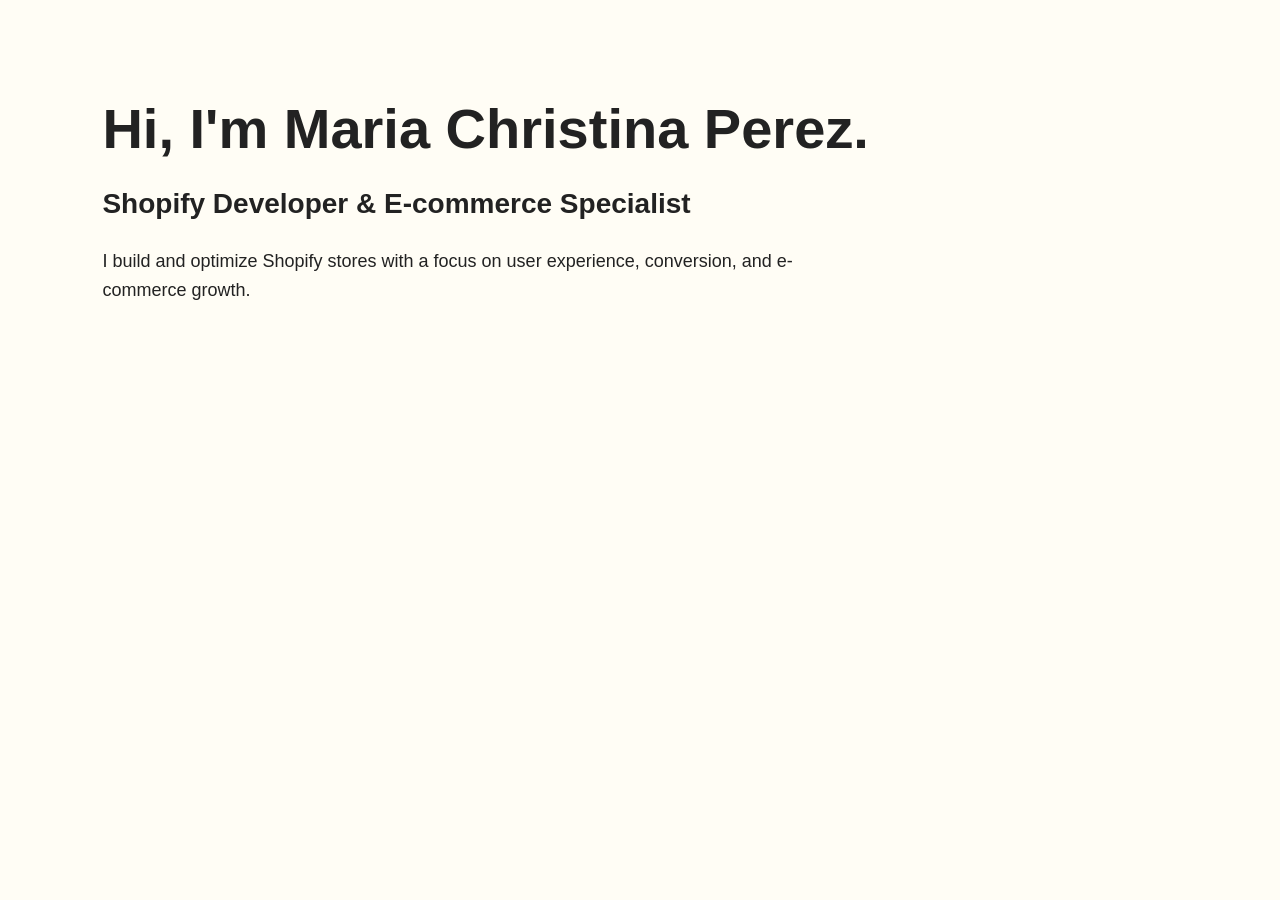
==== index.html @ 91d741e1 "Add stylesheet link to index.html" ====
<!DOCTYPE html>
<html lang="en">
<head>
    <meta charset="UTF-8">
    <meta name="viewport" content="width=device-width, initial-scale=1.0">

    <title>Maria Christina Perez | Shopify Developer</title>
    <link rel="stylesheet" href="style.css">
</head>

<body>

    <h1>Hi, I'm Maria Christina Perez.</h1>

    <h2>Shopify Developer & E-commerce Specialist</h2>

    <p>
        I build and optimize Shopify stores with a focus on
        user experience, conversion, and e-commerce growth.
    </p>

</body>
</html>
---- style.css ----
/* =========================
   GENERAL STYLES
   ========================= */

* {
    box-sizing: border-box;
}

body {
    margin: 0;
    font-family: Arial, Helvetica, sans-serif;
    background-color: #fffdf5;
    color: #222222;
    line-height: 1.6;
    padding: 60px 8%;
}


/* =========================
   HEADINGS
   ========================= */

h1 {
    font-size: 56px;
    line-height: 1.1;
    margin-bottom: 20px;
    max-width: 800px;
}

h2 {
    font-size: 28px;
    margin-bottom: 20px;
}


/* =========================
   PARAGRAPHS
   ========================= */

p {
    font-size: 18px;
    max-width: 700px;
}


/* =========================
   MOBILE
   ========================= */

@media (max-width: 768px) {

    body {
        padding: 40px 6%;
    }

    h1 {
        font-size: 40px;
    }

    h2 {
        font-size: 24px;
    }

    p {
        font-size: 16px;
    }
}
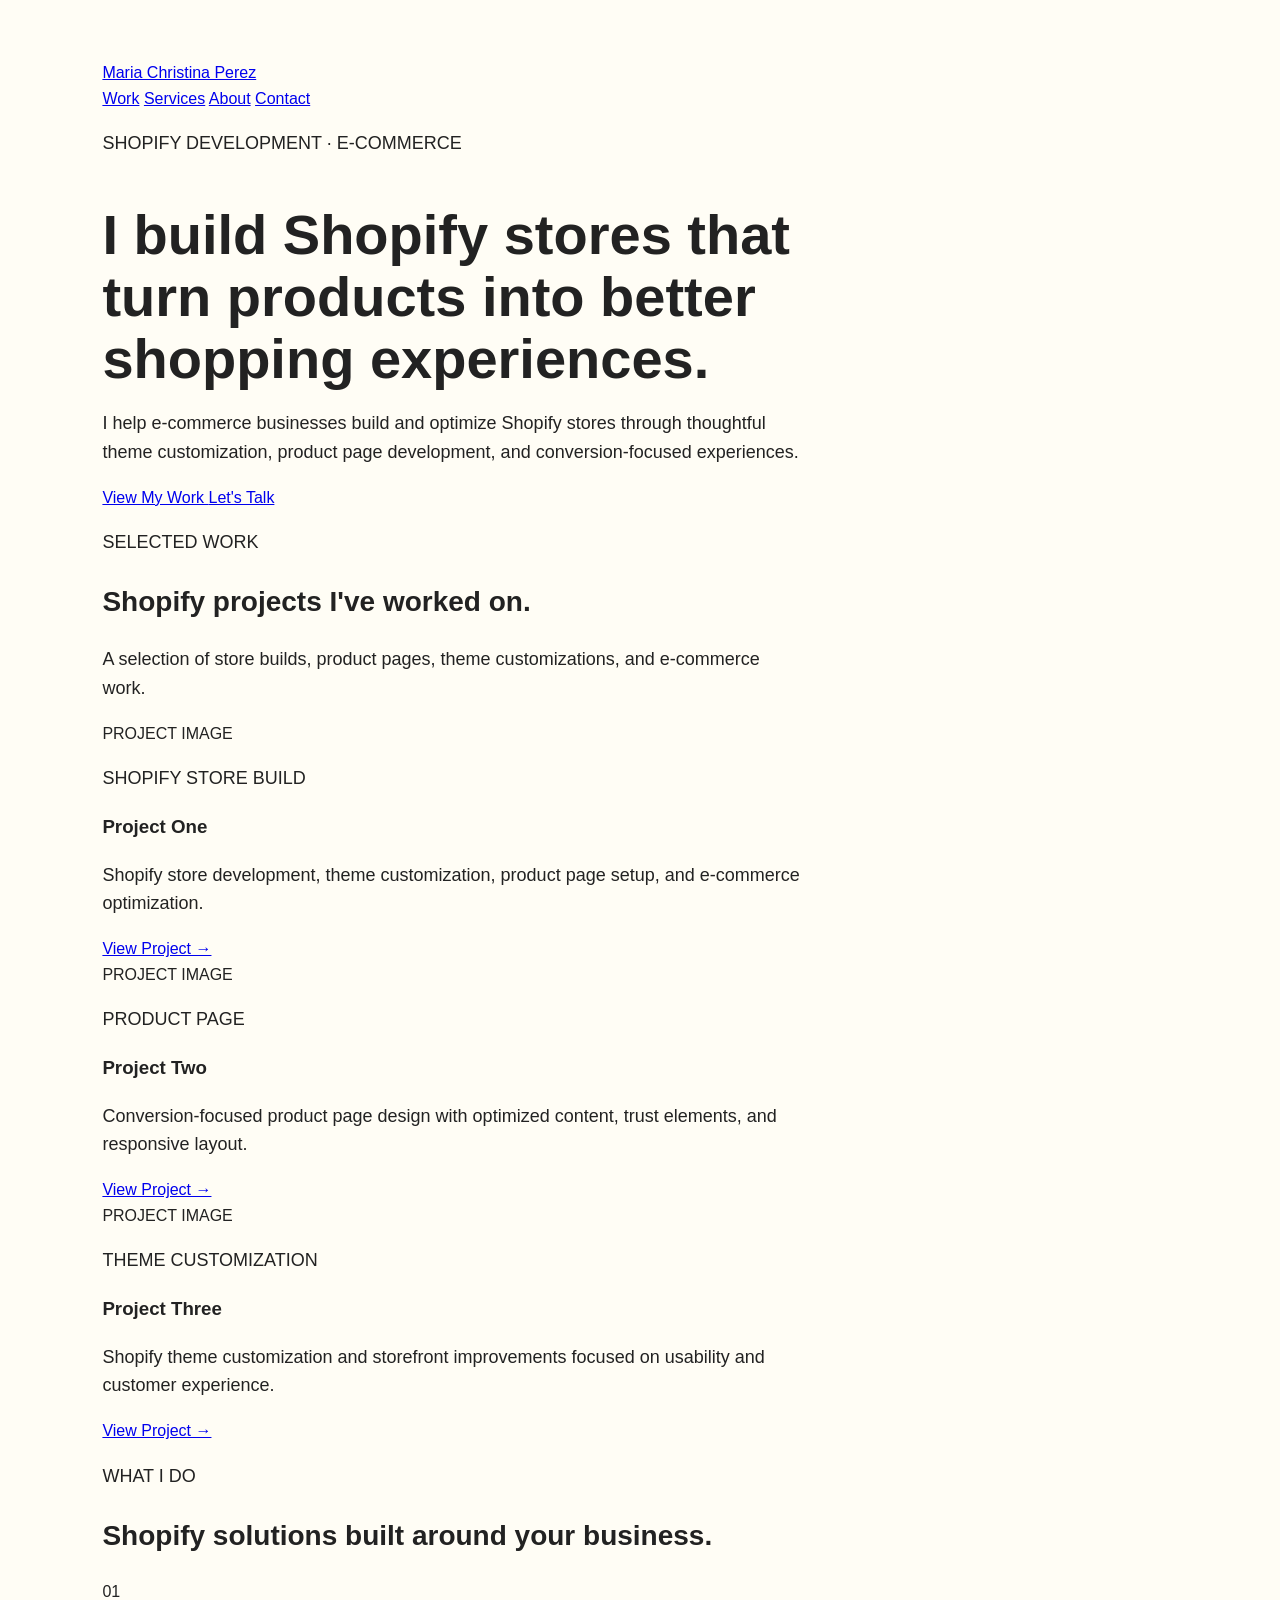
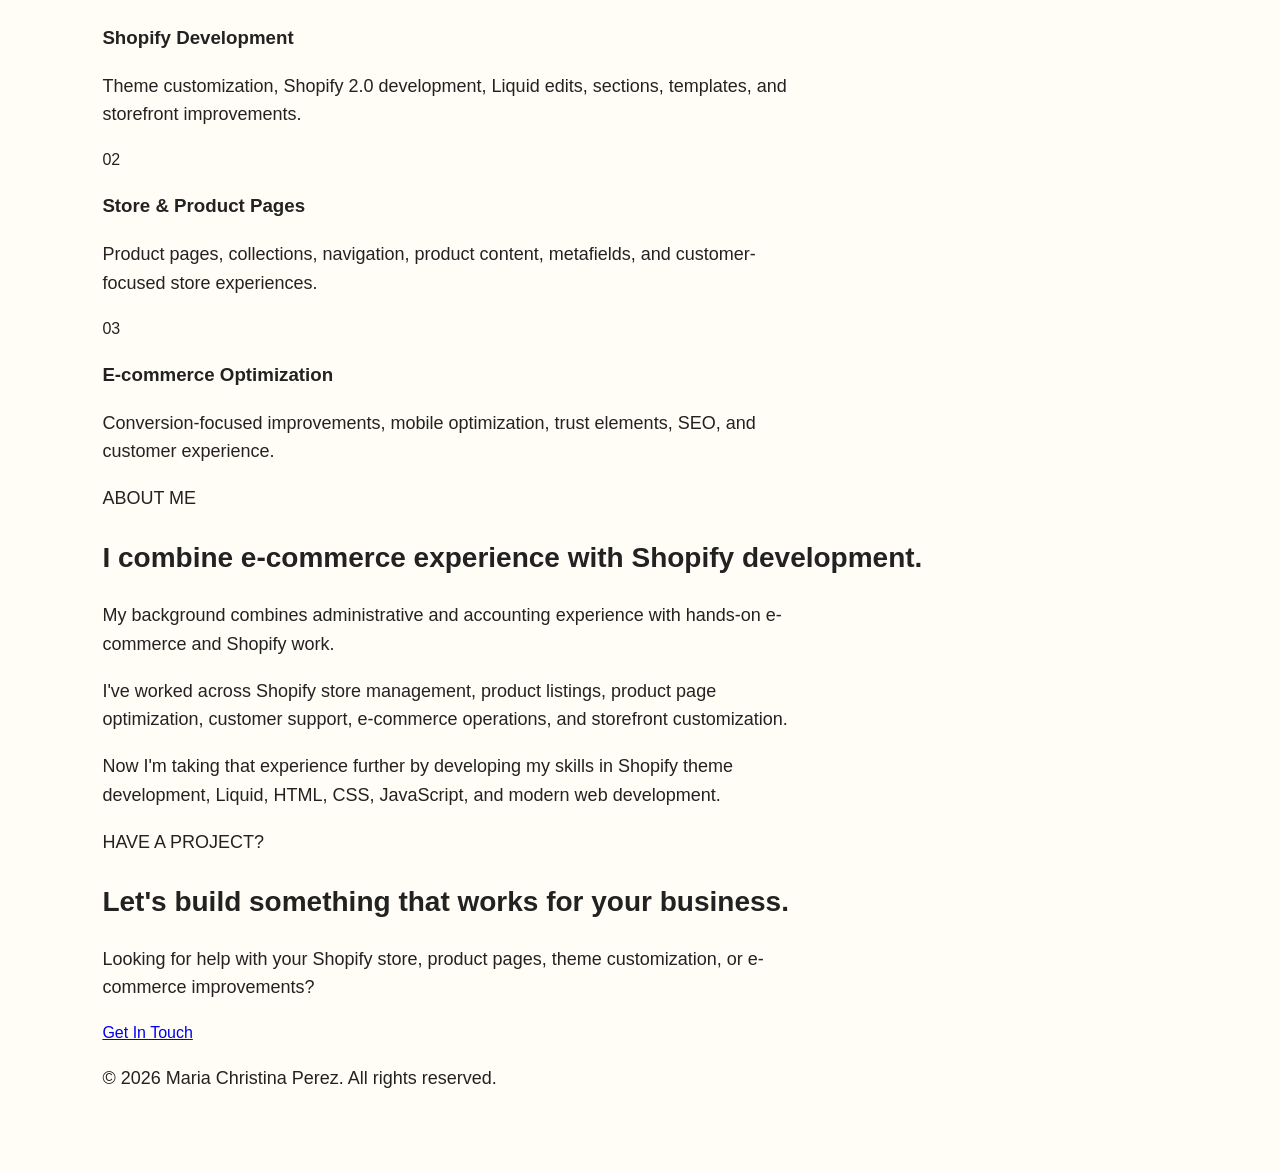
==== commit 209b519e: "Build portfolio website structure Updated the title and added navigation and hero sections to enhanc" ====
--- a/index.html
+++ b/index.html
@@ -1,23 +1,353 @@
 <!DOCTYPE html>
 <html lang="en">
+
 <head>
     <meta charset="UTF-8">
     <meta name="viewport" content="width=device-width, initial-scale=1.0">
 
-    <title>Maria Christina Perez | Shopify Developer</title>
+    <title>Maria Christina Perez | Shopify Developer & E-commerce Specialist</title>
+
     <link rel="stylesheet" href="style.css">
 </head>
 
 <body>
 
-    <h1>Hi, I'm Maria Christina Perez.</h1>
-
-    <h2>Shopify Developer & E-commerce Specialist</h2>
-
-    <p>
-        I build and optimize Shopify stores with a focus on
-        user experience, conversion, and e-commerce growth.
-    </p>
+    <!-- =========================
+         NAVIGATION
+         ========================= -->
+
+    <header class="navbar">
+
+        <a href="#" class="logo">
+            Maria Christina Perez
+        </a>
+
+        <nav>
+            <a href="#work">Work</a>
+            <a href="#services">Services</a>
+            <a href="#about">About</a>
+            <a href="#contact">Contact</a>
+        </nav>
+
+    </header>
+
+
+    <!-- =========================
+         HERO SECTION
+         ========================= -->
+
+    <main>
+
+        <section class="hero">
+
+            <div class="hero-content">
+
+                <p class="eyebrow">
+                    SHOPIFY DEVELOPMENT · E-COMMERCE
+                </p>
+
+                <h1>
+                    I build Shopify stores that turn products into better shopping experiences.
+                </h1>
+
+                <p class="hero-description">
+                    I help e-commerce businesses build and optimize Shopify stores through
+                    thoughtful theme customization, product page development, and
+                    conversion-focused experiences.
+                </p>
+
+                <div class="hero-buttons">
+                    <a href="#work" class="button primary-button">
+                        View My Work
+                    </a>
+
+                    <a href="#contact" class="button secondary-button">
+                        Let's Talk
+                    </a>
+                </div>
+
+            </div>
+
+        </section>
+
+
+        <!-- =========================
+             SELECTED WORK
+             ========================= -->
+
+        <section id="work" class="section">
+
+            <div class="section-heading">
+
+                <p class="eyebrow">
+                    SELECTED WORK
+                </p>
+
+                <h2>
+                    Shopify projects I've worked on.
+                </h2>
+
+                <p>
+                    A selection of store builds, product pages, theme customizations,
+                    and e-commerce work.
+                </p>
+
+            </div>
+
+
+            <div class="projects-grid">
+
+                <article class="project-card">
+
+                    <div class="project-image">
+                        PROJECT IMAGE
+                    </div>
+
+                    <div class="project-content">
+
+                        <p class="project-category">
+                            SHOPIFY STORE BUILD
+                        </p>
+
+                        <h3>
+                            Project One
+                        </h3>
+
+                        <p>
+                            Shopify store development, theme customization,
+                            product page setup, and e-commerce optimization.
+                        </p>
+
+                        <a href="#" class="project-link">
+                            View Project →
+                        </a>
+
+                    </div>
+
+                </article>
+
+
+                <article class="project-card">
+
+                    <div class="project-image">
+                        PROJECT IMAGE
+                    </div>
+
+                    <div class="project-content">
+
+                        <p class="project-category">
+                            PRODUCT PAGE
+                        </p>
+
+                        <h3>
+                            Project Two
+                        </h3>
+
+                        <p>
+                            Conversion-focused product page design with
+                            optimized content, trust elements, and responsive layout.
+                        </p>
+
+                        <a href="#" class="project-link">
+                            View Project →
+                        </a>
+
+                    </div>
+
+                </article>
+
+
+                <article class="project-card">
+
+                    <div class="project-image">
+                        PROJECT IMAGE
+                    </div>
+
+                    <div class="project-content">
+
+                        <p class="project-category">
+                            THEME CUSTOMIZATION
+                        </p>
+
+                        <h3>
+                            Project Three
+                        </h3>
+
+                        <p>
+                            Shopify theme customization and storefront improvements
+                            focused on usability and customer experience.
+                        </p>
+
+                        <a href="#" class="project-link">
+                            View Project →
+                        </a>
+
+                    </div>
+
+                </article>
+
+            </div>
+
+        </section>
+
+
+        <!-- =========================
+             SERVICES
+             ========================= -->
+
+        <section id="services" class="section services-section">
+
+            <div class="section-heading">
+
+                <p class="eyebrow">
+                    WHAT I DO
+                </p>
+
+                <h2>
+                    Shopify solutions built around your business.
+                </h2>
+
+            </div>
+
+
+            <div class="services-grid">
+
+                <div class="service-card">
+
+                    <span class="service-number">
+                        01
+                    </span>
+
+                    <h3>
+                        Shopify Development
+                    </h3>
+
+                    <p>
+                        Theme customization, Shopify 2.0 development,
+                        Liquid edits, sections, templates, and storefront improvements.
+                    </p>
+
+                </div>
+
+
+                <div class="service-card">
+
+                    <span class="service-number">
+                        02
+                    </span>
+
+                    <h3>
+                        Store & Product Pages
+                    </h3>
+
+                    <p>
+                        Product pages, collections, navigation, product content,
+                        metafields, and customer-focused store experiences.
+                    </p>
+
+                </div>
+
+
+                <div class="service-card">
+
+                    <span class="service-number">
+                        03
+                    </span>
+
+                    <h3>
+                        E-commerce Optimization
+                    </h3>
+
+                    <p>
+                        Conversion-focused improvements, mobile optimization,
+                        trust elements, SEO, and customer experience.
+                    </p>
+
+                </div>
+
+            </div>
+
+        </section>
+
+
+        <!-- =========================
+             ABOUT
+             ========================= -->
+
+        <section id="about" class="section about-section">
+
+            <div class="about-content">
+
+                <p class="eyebrow">
+                    ABOUT ME
+                </p>
+
+                <h2>
+                    I combine e-commerce experience with Shopify development.
+                </h2>
+
+                <p>
+                    My background combines administrative and accounting experience
+                    with hands-on e-commerce and Shopify work.
+                </p>
+
+                <p>
+                    I've worked across Shopify store management, product listings,
+                    product page optimization, customer support, e-commerce operations,
+                    and storefront customization.
+                </p>
+
+                <p>
+                    Now I'm taking that experience further by developing my skills
+                    in Shopify theme development, Liquid, HTML, CSS, JavaScript,
+                    and modern web development.
+                </p>
+
+            </div>
+
+        </section>
+
+
+        <!-- =========================
+             CONTACT
+             ========================= -->
+
+        <section id="contact" class="section contact-section">
+
+            <p class="eyebrow">
+                HAVE A PROJECT?
+            </p>
+
+            <h2>
+                Let's build something that works for your business.
+            </h2>
+
+            <p>
+                Looking for help with your Shopify store, product pages,
+                theme customization, or e-commerce improvements?
+            </p>
+
+            <a href="mailto:your@email.com" class="button primary-button">
+                Get In Touch
+            </a>
+
+        </section>
+
+    </main>
+
+
+    <!-- =========================
+         FOOTER
+         ========================= -->
+
+    <footer>
+
+        <p>
+            © 2026 Maria Christina Perez. All rights reserved.
+        </p>
+
+    </footer>
 
 </body>
+
 </html>
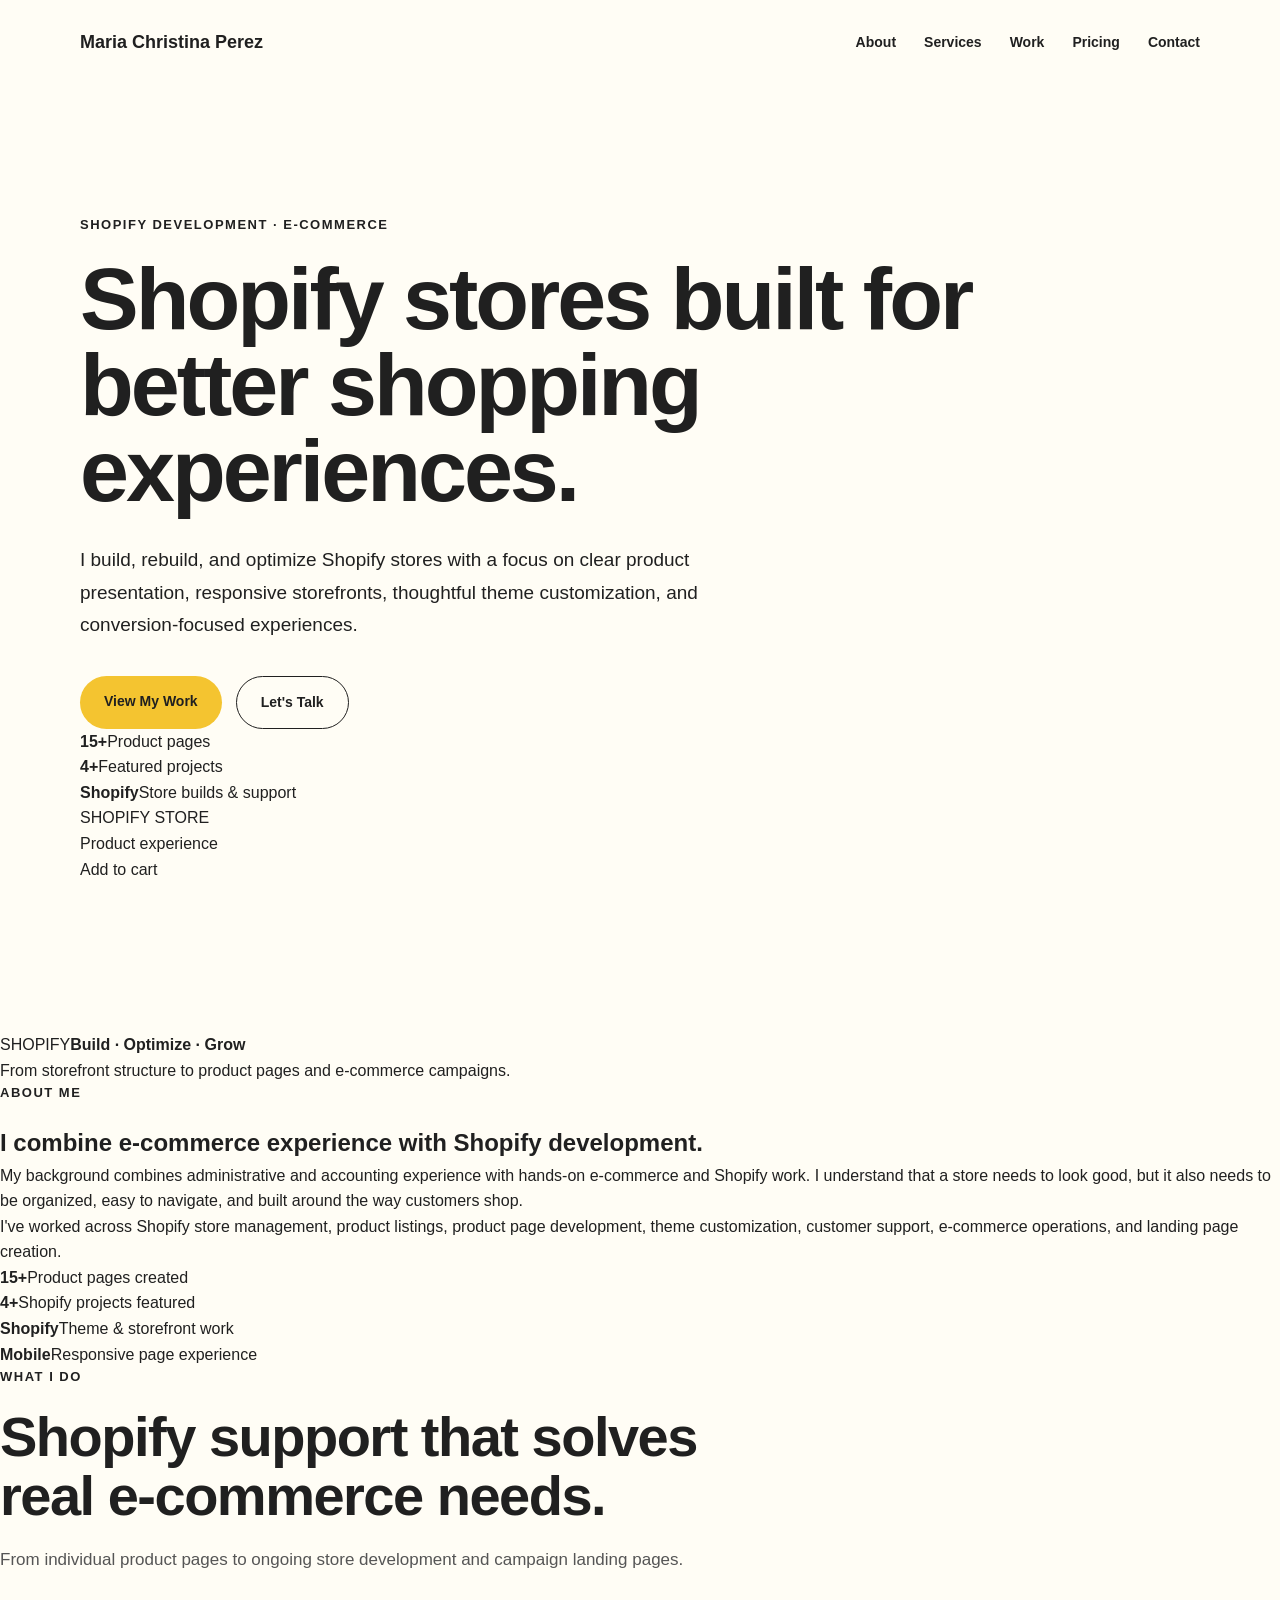
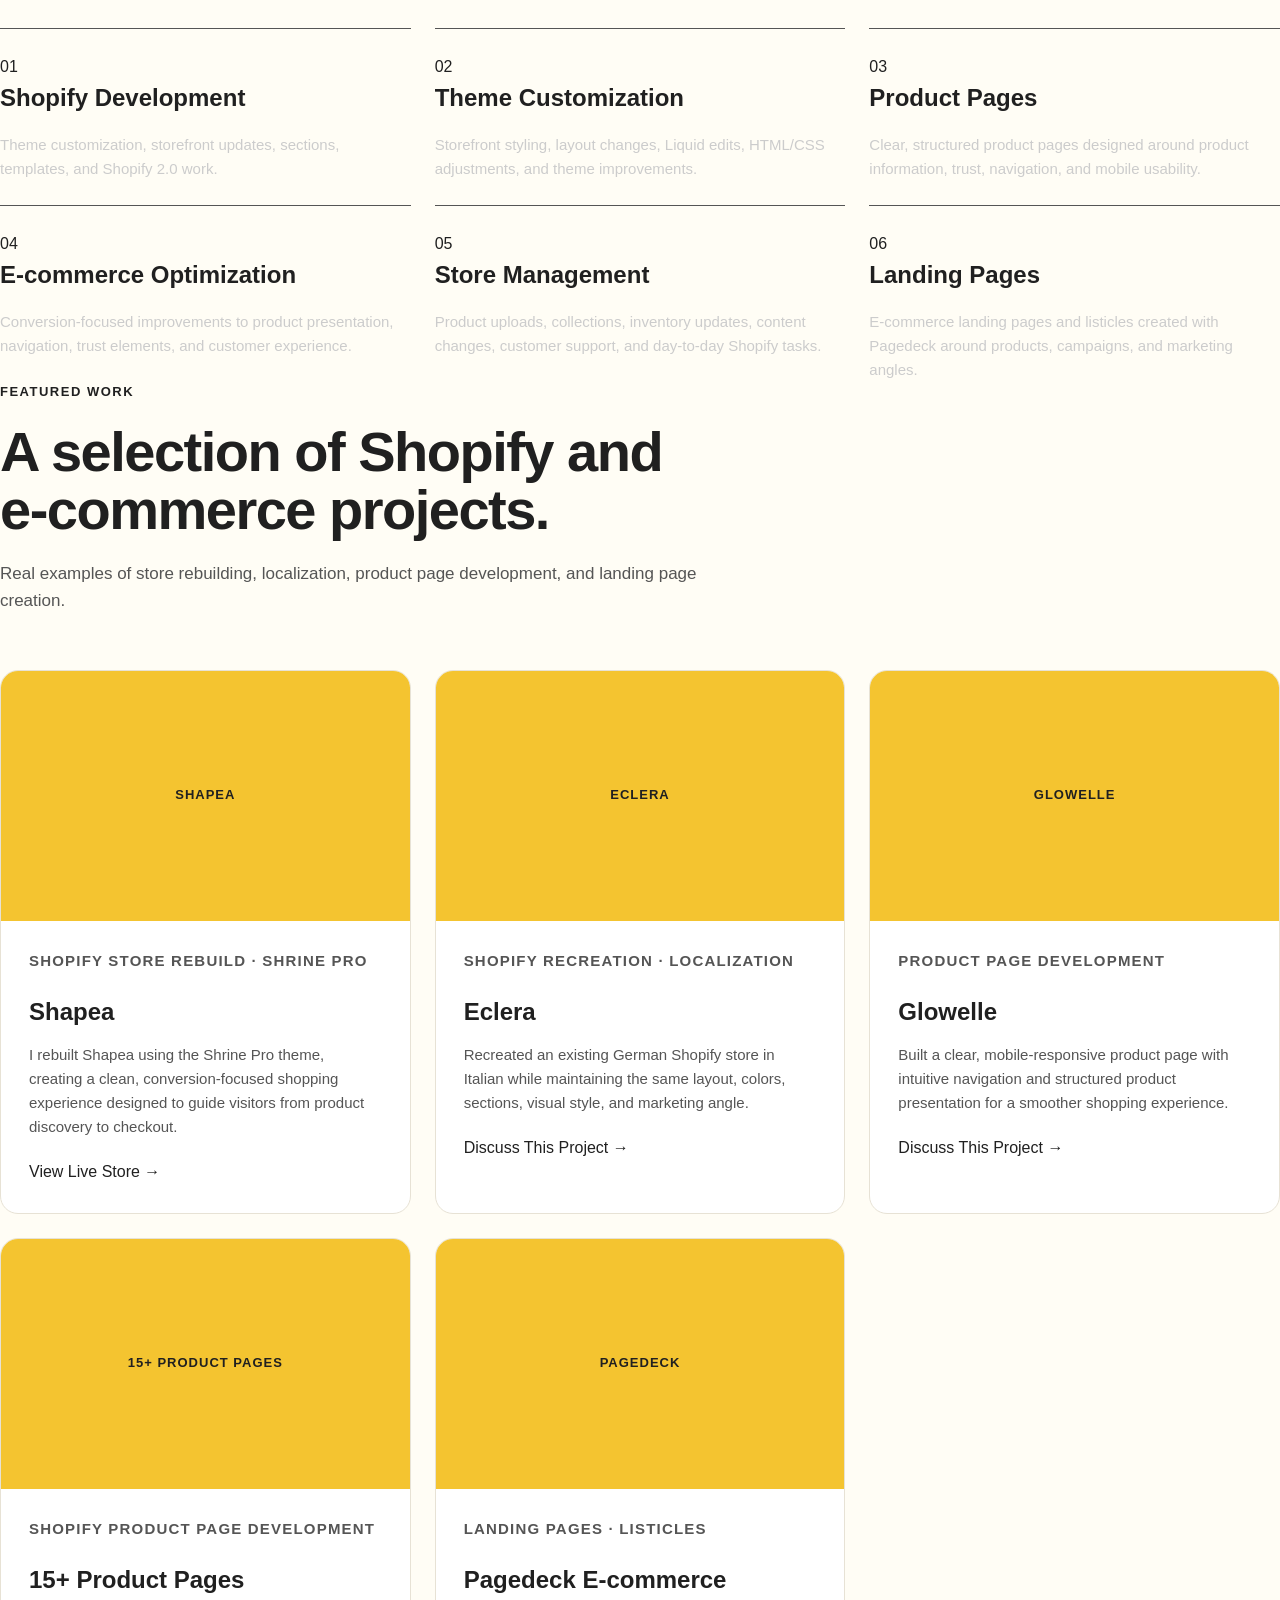
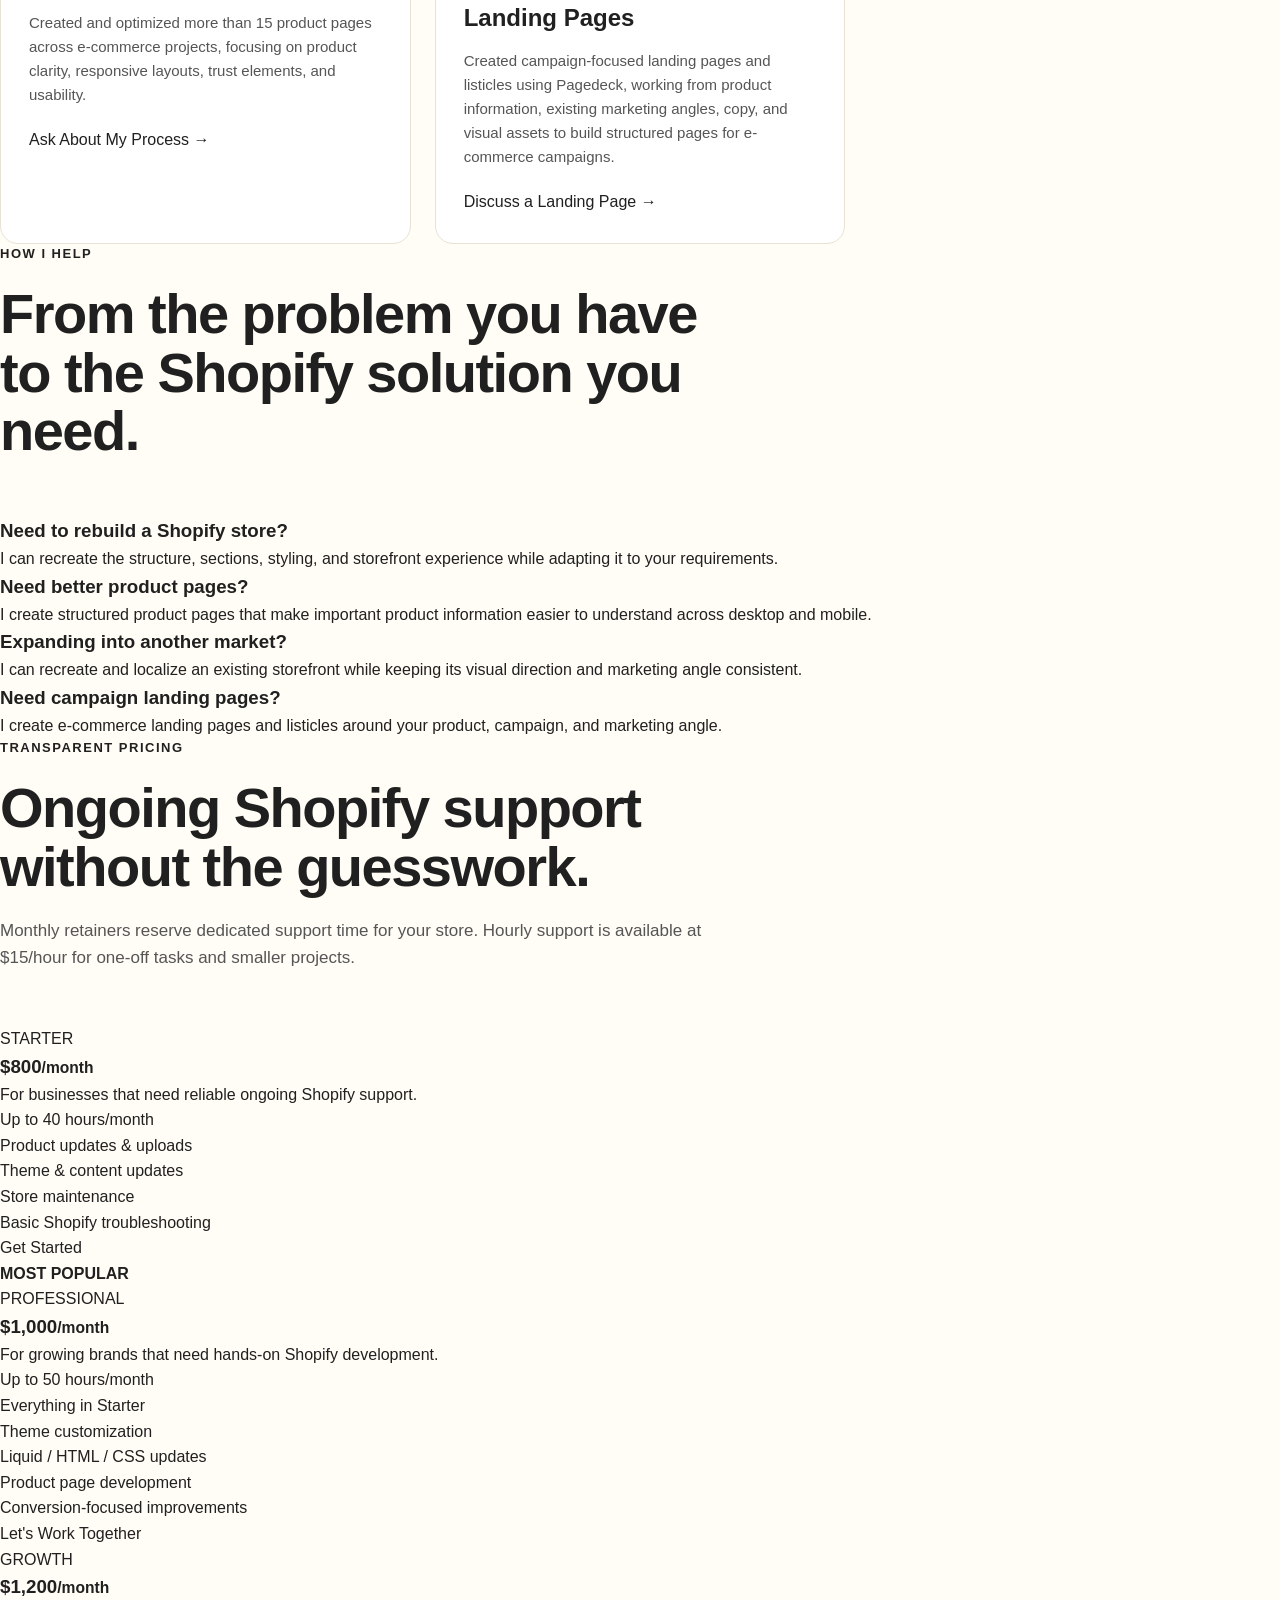
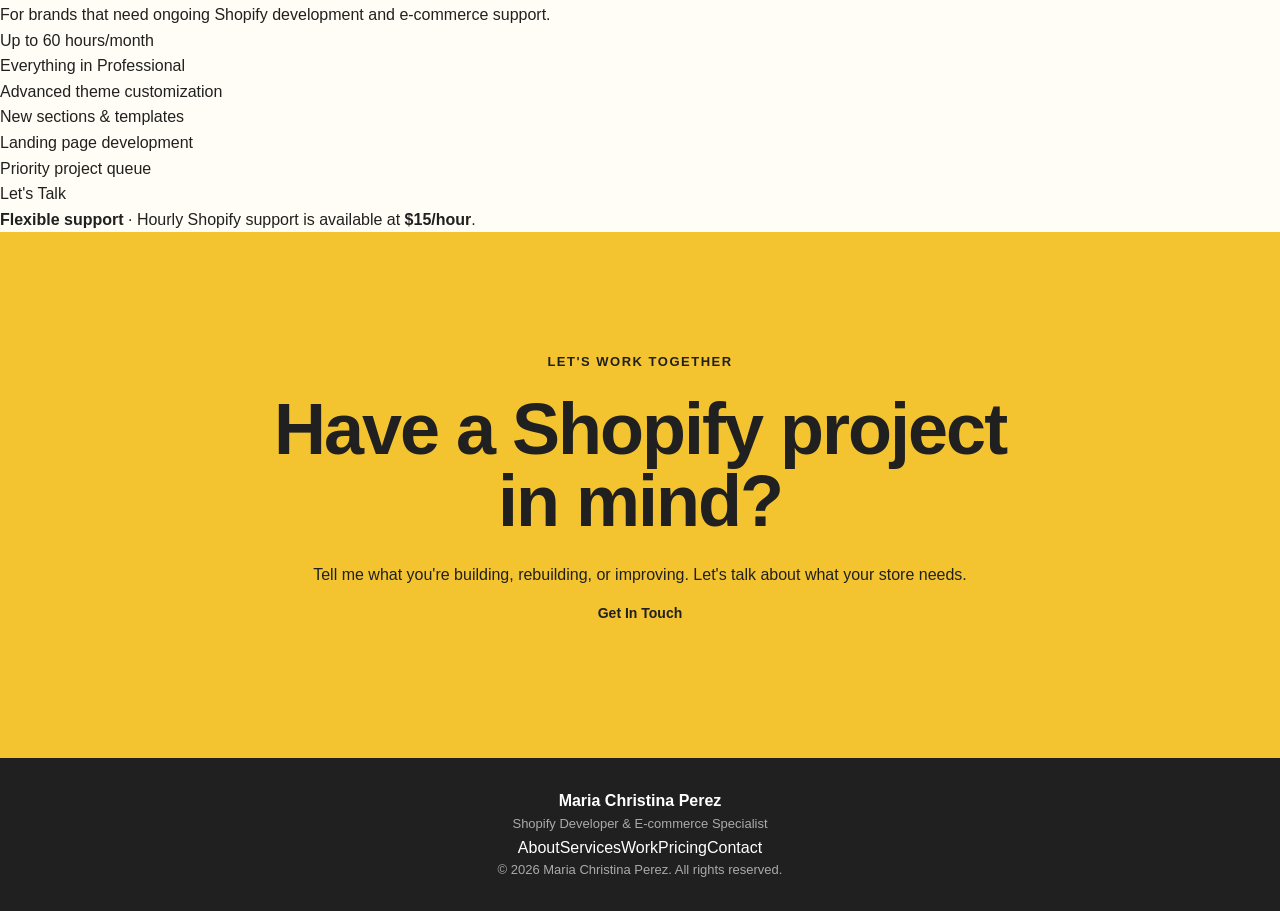
==== commit 7f911619: "Refactor index.html for improved structure and SEORedesign portfolio homepage" ====
--- a/index.html
+++ b/index.html
@@ -1,353 +1,87 @@
 <!DOCTYPE html>
 <html lang="en">
+<head>
+<meta charset="UTF-8">
+<meta name="viewport" content="width=device-width, initial-scale=1.0">
+<meta name="description" content="Maria Christina Perez | Shopify Developer and E-commerce Specialist">
+<title>Maria Christina Perez | Shopify Developer & E-commerce Specialist</title>
+<link rel="stylesheet" href="style.css">
+</head>
+<body>
+<header class="navbar">
+<a href="#top" class="logo">Maria Christina Perez</a>
+<nav aria-label="Main navigation">
+<a href="#about">About</a><a href="#services">Services</a><a href="#work">Work</a><a href="#pricing">Pricing</a><a href="#contact">Contact</a>
+</nav>
+</header>
 
-<head>
-    <meta charset="UTF-8">
-    <meta name="viewport" content="width=device-width, initial-scale=1.0">
+<main id="top">
+<section class="hero section-shell">
+<div class="hero-copy">
+<p class="eyebrow">SHOPIFY DEVELOPMENT · E-COMMERCE</p>
+<h1>Shopify stores built for better shopping experiences.</h1>
+<p class="hero-description">I build, rebuild, and optimize Shopify stores with a focus on clear product presentation, responsive storefronts, thoughtful theme customization, and conversion-focused experiences.</p>
+<div class="hero-buttons"><a href="#work" class="button primary-button">View My Work</a><a href="#contact" class="button secondary-button">Let's Talk</a></div>
+<div class="proof-strip"><div><strong>15+</strong><span>Product pages</span></div><div><strong>4+</strong><span>Featured projects</span></div><div><strong>Shopify</strong><span>Store builds & support</span></div></div>
+</div>
+<div class="hero-visual" aria-hidden="true"><div class="hero-window"><div class="window-top"><span></span><span></span><span></span></div><div class="window-content"><div class="window-label">SHOPIFY STORE</div><div class="window-title">Product experience</div><div class="window-product"><div class="product-shape"></div><div class="product-lines"><span></span><span></span><span></span></div></div><div class="window-button">Add to cart</div></div></div></div>
+</section>
 
-    <title>Maria Christina Perez | Shopify Developer & E-commerce Specialist</title>
+<section id="about" class="about section-shell">
+<div class="about-visual"><div class="about-card"><span class="about-card-label">SHOPIFY</span><strong>Build · Optimize · Grow</strong><p>From storefront structure to product pages and e-commerce campaigns.</p></div></div>
+<div class="about-copy">
+<p class="eyebrow">ABOUT ME</p><h2>I combine e-commerce experience with Shopify development.</h2>
+<p>My background combines administrative and accounting experience with hands-on e-commerce and Shopify work. I understand that a store needs to look good, but it also needs to be organized, easy to navigate, and built around the way customers shop.</p>
+<p>I've worked across Shopify store management, product listings, product page development, theme customization, customer support, e-commerce operations, and landing page creation.</p>
+<div class="stats-grid"><div><strong>15+</strong><span>Product pages created</span></div><div><strong>4+</strong><span>Shopify projects featured</span></div><div><strong>Shopify</strong><span>Theme & storefront work</span></div><div><strong>Mobile</strong><span>Responsive page experience</span></div></div>
+</div>
+</section>
 
-    <link rel="stylesheet" href="style.css">
-</head>
+<section id="services" class="services section-shell">
+<div class="section-heading centered-heading"><p class="eyebrow">WHAT I DO</p><h2>Shopify support that solves real e-commerce needs.</h2><p>From individual product pages to ongoing store development and campaign landing pages.</p></div>
+<div class="services-grid">
+<article class="service-card"><span>01</span><h3>Shopify Development</h3><p>Theme customization, storefront updates, sections, templates, and Shopify 2.0 work.</p></article>
+<article class="service-card"><span>02</span><h3>Theme Customization</h3><p>Storefront styling, layout changes, Liquid edits, HTML/CSS adjustments, and theme improvements.</p></article>
+<article class="service-card"><span>03</span><h3>Product Pages</h3><p>Clear, structured product pages designed around product information, trust, navigation, and mobile usability.</p></article>
+<article class="service-card"><span>04</span><h3>E-commerce Optimization</h3><p>Conversion-focused improvements to product presentation, navigation, trust elements, and customer experience.</p></article>
+<article class="service-card"><span>05</span><h3>Store Management</h3><p>Product uploads, collections, inventory updates, content changes, customer support, and day-to-day Shopify tasks.</p></article>
+<article class="service-card"><span>06</span><h3>Landing Pages</h3><p>E-commerce landing pages and listicles created with Pagedeck around products, campaigns, and marketing angles.</p></article>
+</div>
+</section>
 
-<body>
+<section id="work" class="work section-shell">
+<div class="section-heading"><p class="eyebrow">FEATURED WORK</p><h2>A selection of Shopify and e-commerce projects.</h2><p>Real examples of store rebuilding, localization, product page development, and landing page creation.</p></div>
+<div class="projects-grid">
+<article class="project-card"><div class="project-image shapea">SHAPEA</div><div class="project-content"><p class="project-category">SHOPIFY STORE REBUILD · SHRINE PRO</p><h3>Shapea</h3><p>I rebuilt Shapea using the Shrine Pro theme, creating a clean, conversion-focused shopping experience designed to guide visitors from product discovery to checkout.</p><a href="https://shapea-cz.com/products/zmensujici-podprsenka-shapea" target="_blank" rel="noopener noreferrer">View Live Store →</a></div></article>
+<article class="project-card"><div class="project-image eclera">ECLERA</div><div class="project-content"><p class="project-category">SHOPIFY RECREATION · LOCALIZATION</p><h3>Eclera</h3><p>Recreated an existing German Shopify store in Italian while maintaining the same layout, colors, sections, visual style, and marketing angle.</p><a href="#contact">Discuss This Project →</a></div></article>
+<article class="project-card"><div class="project-image glowelle">GLOWELLE</div><div class="project-content"><p class="project-category">PRODUCT PAGE DEVELOPMENT</p><h3>Glowelle</h3><p>Built a clear, mobile-responsive product page with intuitive navigation and structured product presentation for a smoother shopping experience.</p><a href="#contact">Discuss This Project →</a></div></article>
+<article class="project-card"><div class="project-image pages">15+ PRODUCT PAGES</div><div class="project-content"><p class="project-category">SHOPIFY PRODUCT PAGE DEVELOPMENT</p><h3>15+ Product Pages</h3><p>Created and optimized more than 15 product pages across e-commerce projects, focusing on product clarity, responsive layouts, trust elements, and usability.</p><a href="#contact">Ask About My Process →</a></div></article>
+<article class="project-card wide"><div class="project-image pagedeck">PAGEDECK</div><div class="project-content"><p class="project-category">LANDING PAGES · LISTICLES</p><h3>Pagedeck E-commerce Landing Pages</h3><p>Created campaign-focused landing pages and listicles using Pagedeck, working from product information, existing marketing angles, copy, and visual assets to build structured pages for e-commerce campaigns.</p><a href="#contact">Discuss a Landing Page →</a></div></article>
+</div>
+</section>
 
-    <!-- =========================
-         NAVIGATION
-         ========================= -->
+<section class="help-section"><div class="section-shell">
+<div class="section-heading centered-heading"><p class="eyebrow">HOW I HELP</p><h2>From the problem you have to the Shopify solution you need.</h2></div>
+<div class="help-grid">
+<article><h3>Need to rebuild a Shopify store?</h3><p>I can recreate the structure, sections, styling, and storefront experience while adapting it to your requirements.</p></article>
+<article><h3>Need better product pages?</h3><p>I create structured product pages that make important product information easier to understand across desktop and mobile.</p></article>
+<article><h3>Expanding into another market?</h3><p>I can recreate and localize an existing storefront while keeping its visual direction and marketing angle consistent.</p></article>
+<article><h3>Need campaign landing pages?</h3><p>I create e-commerce landing pages and listicles around your product, campaign, and marketing angle.</p></article>
+</div></div></section>
 
-    <header class="navbar">
+<section id="pricing" class="pricing section-shell">
+<div class="section-heading centered-heading"><p class="eyebrow">TRANSPARENT PRICING</p><h2>Ongoing Shopify support without the guesswork.</h2><p>Monthly retainers reserve dedicated support time for your store. Hourly support is available at $15/hour for one-off tasks and smaller projects.</p></div>
+<div class="pricing-grid">
+<article class="price-card"><p>STARTER</p><h3>$800<small>/month</small></h3><p>For businesses that need reliable ongoing Shopify support.</p><ul><li>Up to 40 hours/month</li><li>Product updates & uploads</li><li>Theme & content updates</li><li>Store maintenance</li><li>Basic Shopify troubleshooting</li></ul><a href="#contact">Get Started</a></article>
+<article class="price-card featured"><b>MOST POPULAR</b><p>PROFESSIONAL</p><h3>$1,000<small>/month</small></h3><p>For growing brands that need hands-on Shopify development.</p><ul><li>Up to 50 hours/month</li><li>Everything in Starter</li><li>Theme customization</li><li>Liquid / HTML / CSS updates</li><li>Product page development</li><li>Conversion-focused improvements</li></ul><a href="#contact">Let's Work Together</a></article>
+<article class="price-card"><p>GROWTH</p><h3>$1,200<small>/month</small></h3><p>For brands that need ongoing Shopify development and e-commerce support.</p><ul><li>Up to 60 hours/month</li><li>Everything in Professional</li><li>Advanced theme customization</li><li>New sections & templates</li><li>Landing page development</li><li>Priority project queue</li></ul><a href="#contact">Let's Talk</a></article>
+</div>
+<div class="hourly-note"><strong>Flexible support</strong> · Hourly Shopify support is available at <b>$15/hour</b>.</div>
+</section>
 
-        <a href="#" class="logo">
-            Maria Christina Perez
-        </a>
+<section id="contact" class="contact-section"><div><p class="eyebrow">LET'S WORK TOGETHER</p><h2>Have a Shopify project in mind?</h2><p>Tell me what you're building, rebuilding, or improving. Let's talk about what your store needs.</p><a href="mailto:your@email.com" class="button dark">Get In Touch</a></div></section>
+</main>
 
-        <nav>
-            <a href="#work">Work</a>
-            <a href="#services">Services</a>
-            <a href="#about">About</a>
-            <a href="#contact">Contact</a>
-        </nav>
-
-    </header>
-
-
-    <!-- =========================
-         HERO SECTION
-         ========================= -->
-
-    <main>
-
-        <section class="hero">
-
-            <div class="hero-content">
-
-                <p class="eyebrow">
-                    SHOPIFY DEVELOPMENT · E-COMMERCE
-                </p>
-
-                <h1>
-                    I build Shopify stores that turn products into better shopping experiences.
-                </h1>
-
-                <p class="hero-description">
-                    I help e-commerce businesses build and optimize Shopify stores through
-                    thoughtful theme customization, product page development, and
-                    conversion-focused experiences.
-                </p>
-
-                <div class="hero-buttons">
-                    <a href="#work" class="button primary-button">
-                        View My Work
-                    </a>
-
-                    <a href="#contact" class="button secondary-button">
-                        Let's Talk
-                    </a>
-                </div>
-
-            </div>
-
-        </section>
-
-
-        <!-- =========================
-             SELECTED WORK
-             ========================= -->
-
-        <section id="work" class="section">
-
-            <div class="section-heading">
-
-                <p class="eyebrow">
-                    SELECTED WORK
-                </p>
-
-                <h2>
-                    Shopify projects I've worked on.
-                </h2>
-
-                <p>
-                    A selection of store builds, product pages, theme customizations,
-                    and e-commerce work.
-                </p>
-
-            </div>
-
-
-            <div class="projects-grid">
-
-                <article class="project-card">
-
-                    <div class="project-image">
-                        PROJECT IMAGE
-                    </div>
-
-                    <div class="project-content">
-
-                        <p class="project-category">
-                            SHOPIFY STORE BUILD
-                        </p>
-
-                        <h3>
-                            Project One
-                        </h3>
-
-                        <p>
-                            Shopify store development, theme customization,
-                            product page setup, and e-commerce optimization.
-                        </p>
-
-                        <a href="#" class="project-link">
-                            View Project →
-                        </a>
-
-                    </div>
-
-                </article>
-
-
-                <article class="project-card">
-
-                    <div class="project-image">
-                        PROJECT IMAGE
-                    </div>
-
-                    <div class="project-content">
-
-                        <p class="project-category">
-                            PRODUCT PAGE
-                        </p>
-
-                        <h3>
-                            Project Two
-                        </h3>
-
-                        <p>
-                            Conversion-focused product page design with
-                            optimized content, trust elements, and responsive layout.
-                        </p>
-
-                        <a href="#" class="project-link">
-                            View Project →
-                        </a>
-
-                    </div>
-
-                </article>
-
-
-                <article class="project-card">
-
-                    <div class="project-image">
-                        PROJECT IMAGE
-                    </div>
-
-                    <div class="project-content">
-
-                        <p class="project-category">
-                            THEME CUSTOMIZATION
-                        </p>
-
-                        <h3>
-                            Project Three
-                        </h3>
-
-                        <p>
-                            Shopify theme customization and storefront improvements
-                            focused on usability and customer experience.
-                        </p>
-
-                        <a href="#" class="project-link">
-                            View Project →
-                        </a>
-
-                    </div>
-
-                </article>
-
-            </div>
-
-        </section>
-
-
-        <!-- =========================
-             SERVICES
-             ========================= -->
-
-        <section id="services" class="section services-section">
-
-            <div class="section-heading">
-
-                <p class="eyebrow">
-                    WHAT I DO
-                </p>
-
-                <h2>
-                    Shopify solutions built around your business.
-                </h2>
-
-            </div>
-
-
-            <div class="services-grid">
-
-                <div class="service-card">
-
-                    <span class="service-number">
-                        01
-                    </span>
-
-                    <h3>
-                        Shopify Development
-                    </h3>
-
-                    <p>
-                        Theme customization, Shopify 2.0 development,
-                        Liquid edits, sections, templates, and storefront improvements.
-                    </p>
-
-                </div>
-
-
-                <div class="service-card">
-
-                    <span class="service-number">
-                        02
-                    </span>
-
-                    <h3>
-                        Store & Product Pages
-                    </h3>
-
-                    <p>
-                        Product pages, collections, navigation, product content,
-                        metafields, and customer-focused store experiences.
-                    </p>
-
-                </div>
-
-
-                <div class="service-card">
-
-                    <span class="service-number">
-                        03
-                    </span>
-
-                    <h3>
-                        E-commerce Optimization
-                    </h3>
-
-                    <p>
-                        Conversion-focused improvements, mobile optimization,
-                        trust elements, SEO, and customer experience.
-                    </p>
-
-                </div>
-
-            </div>
-
-        </section>
-
-
-        <!-- =========================
-             ABOUT
-             ========================= -->
-
-        <section id="about" class="section about-section">
-
-            <div class="about-content">
-
-                <p class="eyebrow">
-                    ABOUT ME
-                </p>
-
-                <h2>
-                    I combine e-commerce experience with Shopify development.
-                </h2>
-
-                <p>
-                    My background combines administrative and accounting experience
-                    with hands-on e-commerce and Shopify work.
-                </p>
-
-                <p>
-                    I've worked across Shopify store management, product listings,
-                    product page optimization, customer support, e-commerce operations,
-                    and storefront customization.
-                </p>
-
-                <p>
-                    Now I'm taking that experience further by developing my skills
-                    in Shopify theme development, Liquid, HTML, CSS, JavaScript,
-                    and modern web development.
-                </p>
-
-            </div>
-
-        </section>
-
-
-        <!-- =========================
-             CONTACT
-             ========================= -->
-
-        <section id="contact" class="section contact-section">
-
-            <p class="eyebrow">
-                HAVE A PROJECT?
-            </p>
-
-            <h2>
-                Let's build something that works for your business.
-            </h2>
-
-            <p>
-                Looking for help with your Shopify store, product pages,
-                theme customization, or e-commerce improvements?
-            </p>
-
-            <a href="mailto:your@email.com" class="button primary-button">
-                Get In Touch
-            </a>
-
-        </section>
-
-    </main>
-
-
-    <!-- =========================
-         FOOTER
-         ========================= -->
-
-    <footer>
-
-        <p>
-            © 2026 Maria Christina Perez. All rights reserved.
-        </p>
-
-    </footer>
-
+<footer><div><strong>Maria Christina Perez</strong><p>Shopify Developer & E-commerce Specialist</p></div><div class="footer-links"><a href="#about">About</a><a href="#services">Services</a><a href="#work">Work</a><a href="#pricing">Pricing</a><a href="#contact">Contact</a></div><p>© 2026 Maria Christina Perez. All rights reserved.</p></footer>
 </body>
-
 </html>
--- a/style.css
+++ b/style.css
@@ -1,67 +1,393 @@
 /* =========================
-   GENERAL STYLES
+   RESET & GENERAL STYLES
    ========================= */
 
 * {
     box-sizing: border-box;
+    margin: 0;
+    padding: 0;
+}
+
+html {
+    scroll-behavior: smooth;
 }
 
 body {
-    margin: 0;
     font-family: Arial, Helvetica, sans-serif;
-    background-color: #fffdf5;
-    color: #222222;
+    background: #fffdf5;
+    color: #202020;
     line-height: 1.6;
-    padding: 60px 8%;
-}
-
-
-/* =========================
-   HEADINGS
-   ========================= */
-
-h1 {
-    font-size: 56px;
-    line-height: 1.1;
+}
+
+a {
+    color: inherit;
+    text-decoration: none;
+}
+
+
+/* =========================
+   NAVIGATION
+   ========================= */
+
+.navbar {
+    width: 100%;
+    max-width: 1200px;
+    margin: 0 auto;
+    padding: 28px 40px;
+
+    display: flex;
+    justify-content: space-between;
+    align-items: center;
+}
+
+.logo {
+    font-size: 18px;
+    font-weight: 700;
+}
+
+.navbar nav {
+    display: flex;
+    gap: 28px;
+}
+
+.navbar nav a {
+    font-size: 14px;
+    font-weight: 600;
+    transition: opacity 0.2s ease;
+}
+
+.navbar nav a:hover {
+    opacity: 0.55;
+}
+
+
+/* =========================
+   HERO
+   ========================= */
+
+.hero {
+    max-width: 1200px;
+    margin: 0 auto;
+    padding: 130px 40px 150px;
+}
+
+.hero-content {
+    max-width: 900px;
+}
+
+.eyebrow {
+    font-size: 13px;
+    font-weight: 700;
+    letter-spacing: 1.5px;
     margin-bottom: 20px;
+}
+
+.hero h1 {
+    font-size: clamp(48px, 7vw, 88px);
+    line-height: 0.98;
+    letter-spacing: -3px;
+    margin-bottom: 30px;
+}
+
+.hero-description {
+    max-width: 680px;
+    font-size: 19px;
+    line-height: 1.7;
+    margin-bottom: 35px;
+}
+
+
+/* =========================
+   BUTTONS
+   ========================= */
+
+.hero-buttons {
+    display: flex;
+    gap: 14px;
+    flex-wrap: wrap;
+}
+
+.button {
+    display: inline-block;
+    padding: 14px 24px;
+    border-radius: 999px;
+    font-size: 14px;
+    font-weight: 700;
+    transition: transform 0.2s ease, opacity 0.2s ease;
+}
+
+.button:hover {
+    transform: translateY(-2px);
+}
+
+.primary-button {
+    background: #f4c430;
+    color: #202020;
+}
+
+.secondary-button {
+    border: 1px solid #202020;
+}
+
+
+/* =========================
+   GENERAL SECTIONS
+   ========================= */
+
+.section {
+    max-width: 1200px;
+    margin: 0 auto;
+    padding: 110px 40px;
+}
+
+.section-heading {
+    max-width: 720px;
+    margin-bottom: 55px;
+}
+
+.section-heading h2 {
+    font-size: clamp(34px, 5vw, 56px);
+    line-height: 1.05;
+    letter-spacing: -1.5px;
+    margin-bottom: 20px;
+}
+
+.section-heading > p:last-child {
+    font-size: 17px;
+    color: #555;
+}
+
+
+/* =========================
+   PROJECTS
+   ========================= */
+
+.projects-grid {
+    display: grid;
+    grid-template-columns: repeat(3, 1fr);
+    gap: 24px;
+}
+
+.project-card {
+    background: #ffffff;
+    border: 1px solid #e7e2d5;
+    border-radius: 18px;
+    overflow: hidden;
+    transition: transform 0.25s ease;
+}
+
+.project-card:hover {
+    transform: translateY(-5px);
+}
+
+.project-image {
+    height: 250px;
+    background: #f4c430;
+
+    display: flex;
+    align-items: center;
+    justify-content: center;
+
+    font-size: 13px;
+    font-weight: 700;
+    letter-spacing: 1px;
+}
+
+.project-content {
+    padding: 28px;
+}
+
+.project-category {
+    font-size: 11px;
+    font-weight: 700;
+    letter-spacing: 1.2px;
+    margin-bottom: 12px;
+}
+
+.project-content h3 {
+    font-size: 24px;
+    margin-bottom: 12px;
+}
+
+.project-content p {
+    font-size: 15px;
+    color: #555;
+    margin-bottom: 20px;
+}
+
+.project-link {
+    font-size: 14px;
+    font-weight: 700;
+}
+
+
+/* =========================
+   SERVICES
+   ========================= */
+
+.services-section {
+    background: #202020;
+    color: #ffffff;
+    max-width: none;
+    padding-left: max(40px, calc((100% - 1120px) / 2));
+    padding-right: max(40px, calc((100% - 1120px) / 2));
+}
+
+.services-section .section-heading > p:last-child {
+    color: #cccccc;
+}
+
+.services-grid {
+    display: grid;
+    grid-template-columns: repeat(3, 1fr);
+    gap: 24px;
+}
+
+.service-card {
+    border-top: 1px solid #555;
+    padding-top: 25px;
+}
+
+.service-number {
+    display: block;
+    font-size: 13px;
+    margin-bottom: 35px;
+    color: #f4c430;
+}
+
+.service-card h3 {
+    font-size: 24px;
+    margin-bottom: 15px;
+}
+
+.service-card p {
+    color: #cccccc;
+    font-size: 15px;
+}
+
+
+/* =========================
+   ABOUT
+   ========================= */
+
+.about-section {
+    display: flex;
+    justify-content: center;
+}
+
+.about-content {
+    max-width: 850px;
+}
+
+.about-content h2 {
+    font-size: clamp(36px, 5vw, 60px);
+    line-height: 1.05;
+    letter-spacing: -2px;
+    margin-bottom: 35px;
+}
+
+.about-content p:not(.eyebrow) {
+    max-width: 720px;
+    font-size: 17px;
+    color: #555;
+    margin-bottom: 20px;
+}
+
+
+/* =========================
+   CONTACT
+   ========================= */
+
+.contact-section {
+    background: #f4c430;
+    max-width: none;
+    text-align: center;
+    padding: 120px 40px;
+}
+
+.contact-section h2 {
     max-width: 800px;
-}
-
-h2 {
-    font-size: 28px;
-    margin-bottom: 20px;
-}
-
-
-/* =========================
-   PARAGRAPHS
-   ========================= */
-
-p {
-    font-size: 18px;
-    max-width: 700px;
-}
-
-
-/* =========================
-   MOBILE
-   ========================= */
-
-@media (max-width: 768px) {
-
-    body {
-        padding: 40px 6%;
-    }
-
-    h1 {
-        font-size: 40px;
-    }
-
-    h2 {
-        font-size: 24px;
-    }
-
-    p {
-        font-size: 16px;
-    }
-}
+    margin: 0 auto 25px;
+
+    font-size: clamp(40px, 6vw, 72px);
+    line-height: 1;
+    letter-spacing: -2px;
+}
+
+.contact-section > p:not(.eyebrow) {
+    max-width: 600px;
+    margin: 0 auto 30px;
+    font-size: 17px;
+}
+
+.contact-section .primary-button {
+    background: #202020;
+    color: #ffffff;
+}
+
+
+/* =========================
+   FOOTER
+   ========================= */
+
+footer {
+    background: #202020;
+    color: #ffffff;
+    text-align: center;
+    padding: 30px 20px;
+}
+
+footer p {
+    font-size: 13px;
+    color: #aaaaaa;
+}
+
+
+/* =========================
+   MOBILE RESPONSIVE
+   ========================= */
+
+@media (max-width: 800px) {
+
+    .navbar {
+        padding: 22px 24px;
+    }
+
+    .navbar nav {
+        gap: 14px;
+    }
+
+    .navbar nav a {
+        font-size: 12px;
+    }
+
+    .hero {
+        padding: 90px 24px 100px;
+    }
+
+    .hero h1 {
+        letter-spacing: -2px;
+    }
+
+    .section {
+        padding: 80px 24px;
+    }
+
+    .projects-grid,
+    .services-grid {
+        grid-template-columns: 1fr;
+    }
+
+    .project-image {
+        height: 220px;
+    }
+
+    .services-section {
+        padding-left: 24px;
+        padding-right: 24px;
+    }
+
+    .contact-section {
+        padding: 90px 24px;
+    }
+}
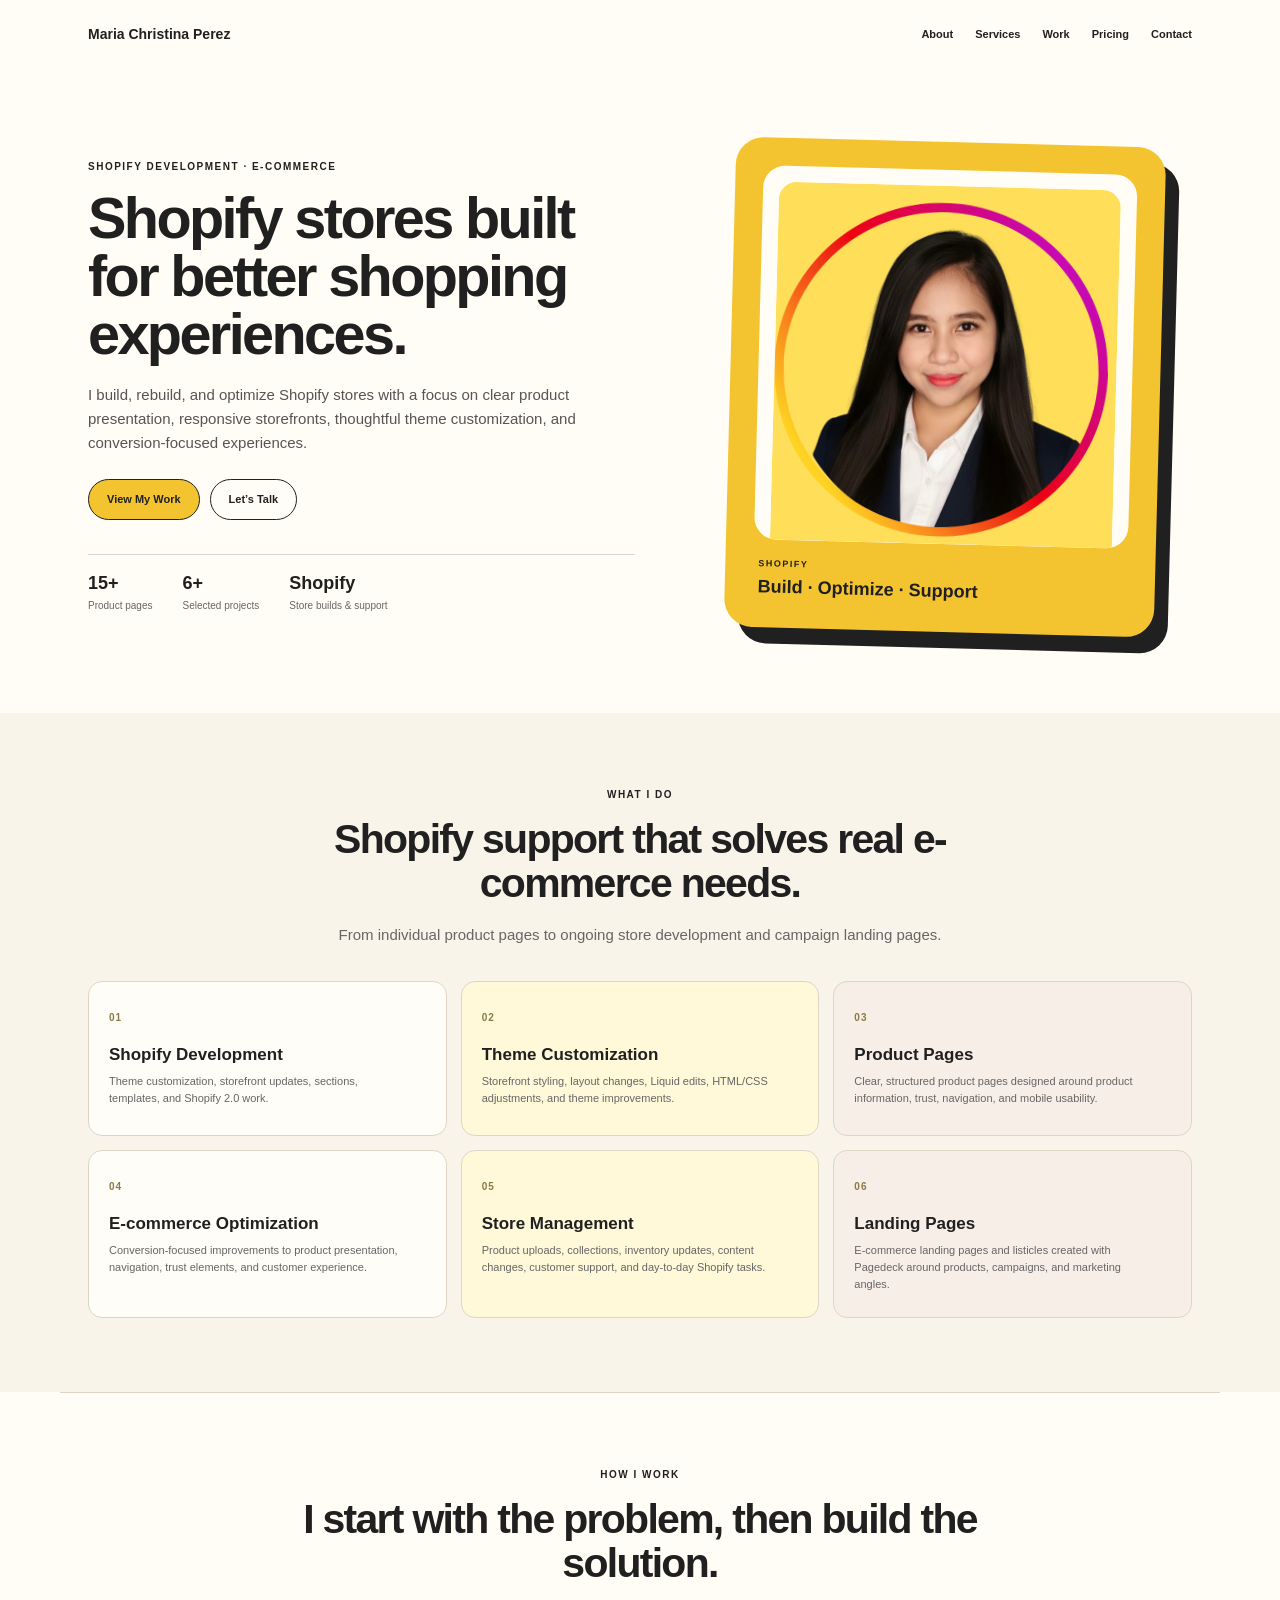
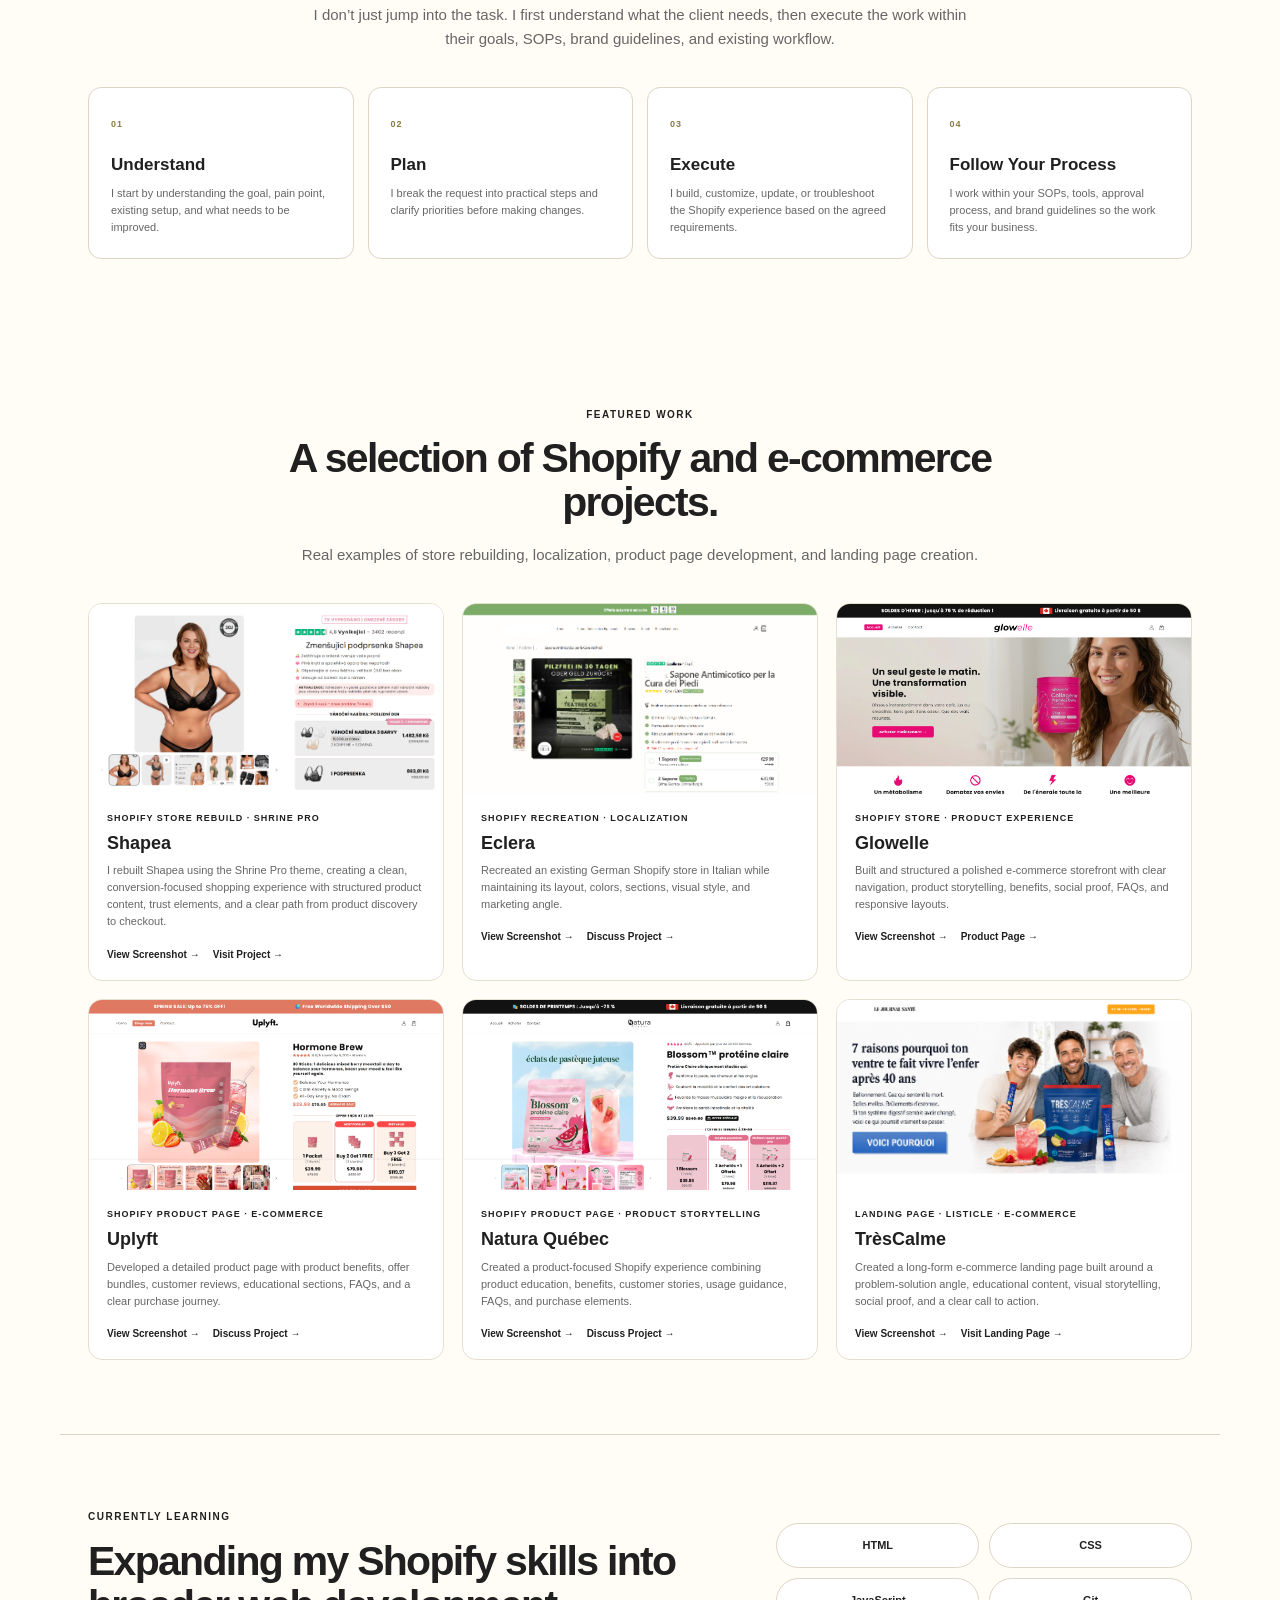
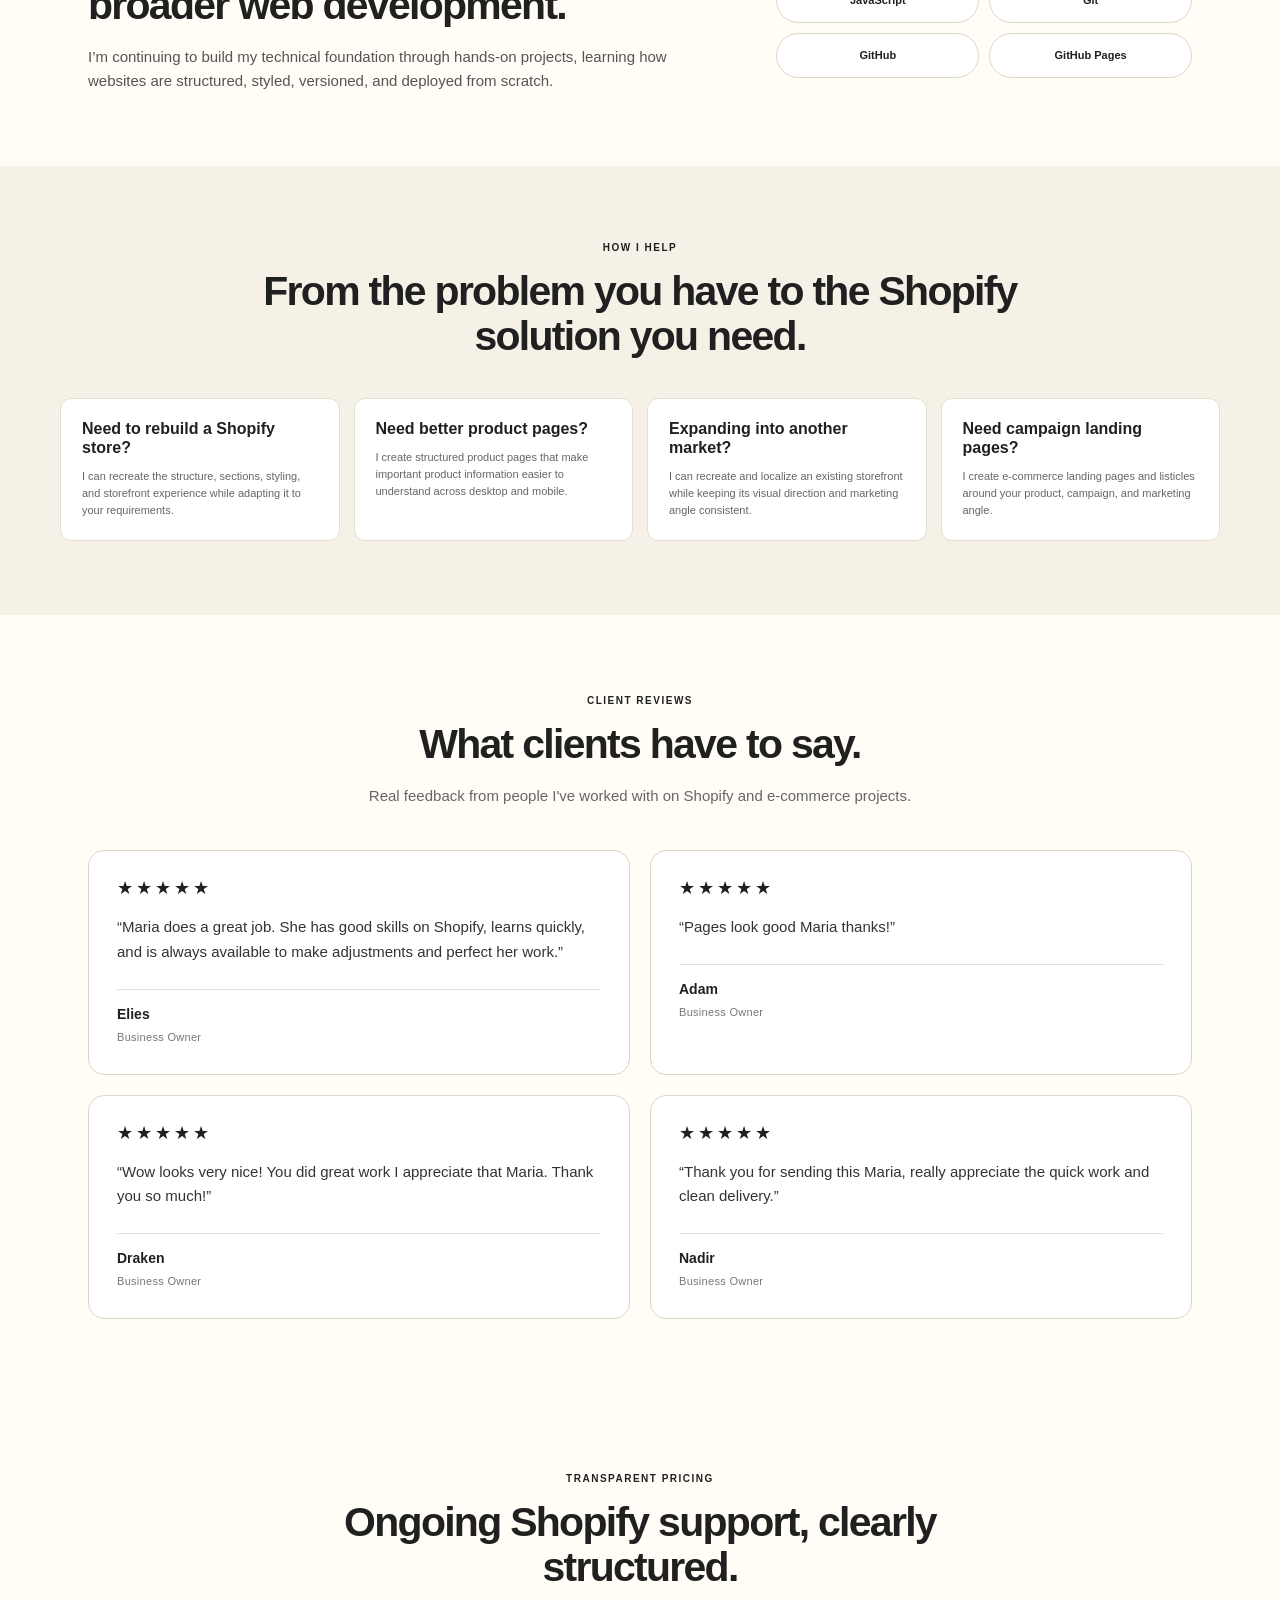
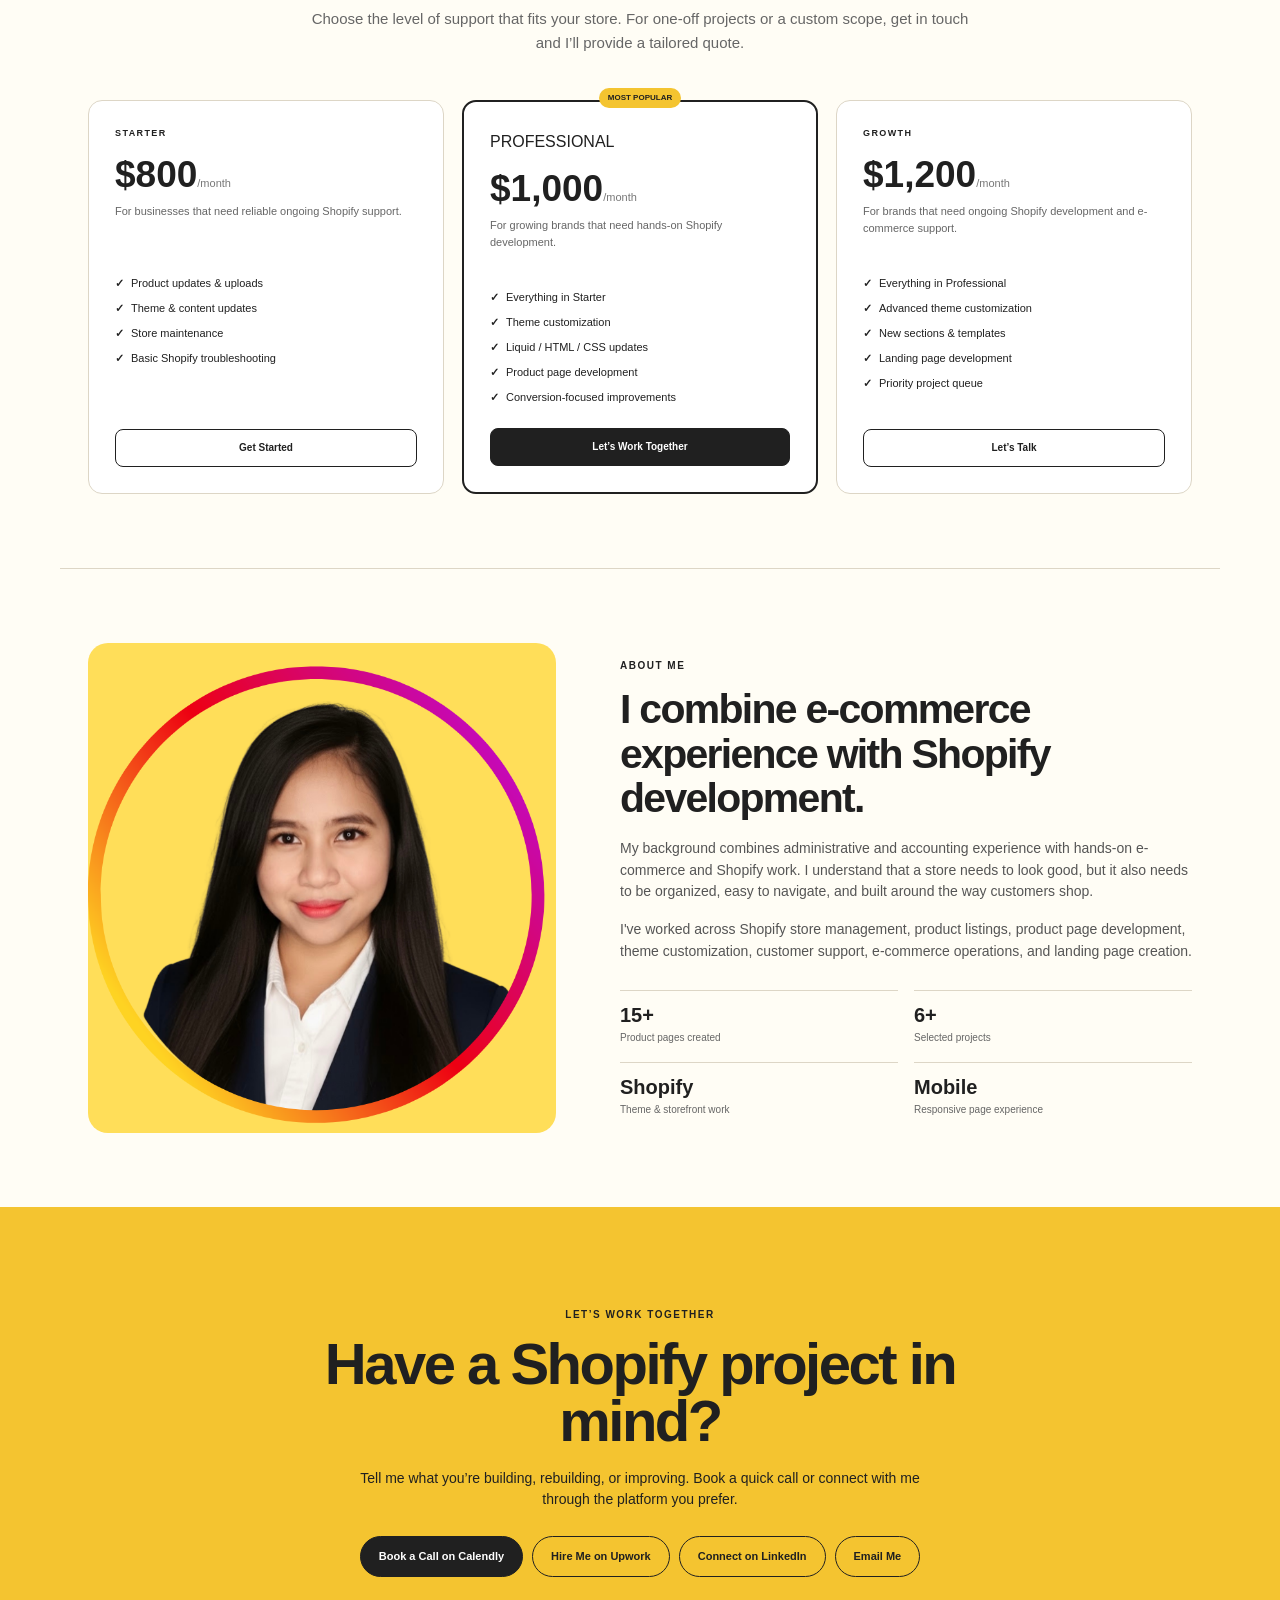
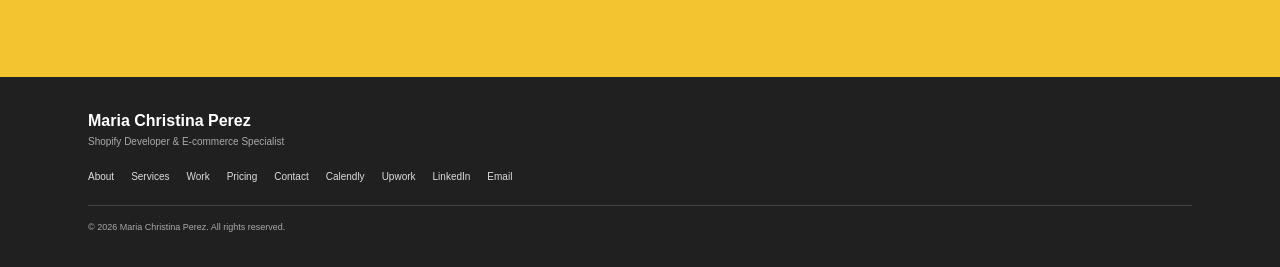
==== commit df01376c: "Update portfolio to final V12" ====
--- a/index.html
+++ b/index.html
@@ -17,71 +17,205 @@
 
 <main id="top">
 <section class="hero section-shell">
-<div class="hero-copy">
-<p class="eyebrow">SHOPIFY DEVELOPMENT · E-COMMERCE</p>
-<h1>Shopify stores built for better shopping experiences.</h1>
-<p class="hero-description">I build, rebuild, and optimize Shopify stores with a focus on clear product presentation, responsive storefronts, thoughtful theme customization, and conversion-focused experiences.</p>
-<div class="hero-buttons"><a href="#work" class="button primary-button">View My Work</a><a href="#contact" class="button secondary-button">Let's Talk</a></div>
-<div class="proof-strip"><div><strong>15+</strong><span>Product pages</span></div><div><strong>4+</strong><span>Featured projects</span></div><div><strong>Shopify</strong><span>Store builds & support</span></div></div>
+  <div class="hero-copy">
+    <p class="eyebrow">SHOPIFY DEVELOPMENT · E-COMMERCE</p>
+    <h1>Shopify stores built for better shopping experiences.</h1>
+    <p class="hero-description">I build, rebuild, and optimize Shopify stores with a focus on clear product presentation, responsive storefronts, thoughtful theme customization, and conversion-focused experiences.</p>
+    <div class="hero-buttons">
+      <a href="#work" class="button primary-button">View My Work</a>
+      <a href="#contact" class="button secondary-button">Let’s Talk</a>
+    </div>
+    <div class="proof-strip">
+      <div><strong>15+</strong><span>Product pages</span></div>
+      <div><strong>6+</strong><span>Selected projects</span></div>
+      <div><strong>Shopify</strong><span>Store builds &amp; support</span></div>
+    </div>
+  </div>
+  <div class="hero-visual">
+    <div class="hero-profile-card">
+      <div class="hero-profile-frame">
+        <img src="assets/profile-maria.png" alt="Maria Christina Perez">
+      </div>
+      <div class="hero-profile-label">
+        <span>SHOPIFY</span>
+        <strong>Build · Optimize · Support</strong>
+      </div>
+    </div>
+  </div>
+</section>
+
+<section id="services" class="services section-shell">
+  <div class="section-heading centered-heading">
+    <p class="eyebrow">WHAT I DO</p>
+    <h2>Shopify support that solves real e-commerce needs.</h2>
+    <p>From individual product pages to ongoing store development and campaign landing pages.</p>
+  </div>
+  <div class="services-grid">
+    <article class="service-card"><span>01</span><h3>Shopify Development</h3><p>Theme customization, storefront updates, sections, templates, and Shopify 2.0 work.</p></article>
+    <article class="service-card"><span>02</span><h3>Theme Customization</h3><p>Storefront styling, layout changes, Liquid edits, HTML/CSS adjustments, and theme improvements.</p></article>
+    <article class="service-card"><span>03</span><h3>Product Pages</h3><p>Clear, structured product pages designed around product information, trust, navigation, and mobile usability.</p></article>
+    <article class="service-card"><span>04</span><h3>E-commerce Optimization</h3><p>Conversion-focused improvements to product presentation, navigation, trust elements, and customer experience.</p></article>
+    <article class="service-card"><span>05</span><h3>Store Management</h3><p>Product uploads, collections, inventory updates, content changes, customer support, and day-to-day Shopify tasks.</p></article>
+    <article class="service-card"><span>06</span><h3>Landing Pages</h3><p>E-commerce landing pages and listicles created with Pagedeck around products, campaigns, and marketing angles.</p></article>
+  </div>
+</section>
+
+<section class="process section-shell">
+  <div class="section-heading centered-heading">
+    <p class="eyebrow">HOW I WORK</p>
+    <h2>I start with the problem, then build the solution.</h2>
+    <p>I don’t just jump into the task. I first understand what the client needs, then execute the work within their goals, SOPs, brand guidelines, and existing workflow.</p>
+  </div>
+  <div class="process-grid">
+    <article><span>01</span><h3>Understand</h3><p>I start by understanding the goal, pain point, existing setup, and what needs to be improved.</p></article>
+    <article><span>02</span><h3>Plan</h3><p>I break the request into practical steps and clarify priorities before making changes.</p></article>
+    <article><span>03</span><h3>Execute</h3><p>I build, customize, update, or troubleshoot the Shopify experience based on the agreed requirements.</p></article>
+    <article><span>04</span><h3>Follow Your Process</h3><p>I work within your SOPs, tools, approval process, and brand guidelines so the work fits your business.</p></article>
+  </div>
+</section>
+
+<section id="work" class="work section-shell">
+  <div class="section-heading centered-heading">
+    <p class="eyebrow">FEATURED WORK</p>
+    <h2>A selection of Shopify and e-commerce projects.</h2>
+    <p>Real examples of store rebuilding, localization, product page development, and landing page creation.</p>
+  </div>
+  <div class="projects-grid">
+    <article class="project-card">
+      <div class="project-image project-shot"><img src="assets/shapea-thumb.png" alt="Shapea Shopify store rebuild screenshot" loading="lazy"></div>
+      <div class="project-content"><p class="project-category">SHOPIFY STORE REBUILD · SHRINE PRO</p><h3>Shapea</h3><p>I rebuilt Shapea using the Shrine Pro theme, creating a clean, conversion-focused shopping experience with structured product content, trust elements, and a clear path from product discovery to checkout.</p><div class="project-actions"><button class="text-button" type="button" data-image="assets/shapea.png" data-title="Shapea · Shopify Store Rebuild">View Screenshot →</button><a href="https://shapea-cz.com/products/zmensujici-podprsenka-shapea" target="_blank" rel="noopener noreferrer">Visit Project →</a></div></div>
+    </article>
+    <article class="project-card">
+      <div class="project-image project-shot"><img src="assets/eclera.png" alt="Eclera Italian Shopify product page screenshot" loading="lazy"></div>
+      <div class="project-content"><p class="project-category">SHOPIFY RECREATION · LOCALIZATION</p><h3>Eclera</h3><p>Recreated an existing German Shopify store in Italian while maintaining its layout, colors, sections, visual style, and marketing angle.</p><div class="project-actions"><button class="text-button" type="button" data-image="assets/eclera.png" data-title="Eclera · Shopify Recreation &amp; Localization">View Screenshot →</button><a href="#contact">Discuss Project →</a></div></div>
+    </article>
+    <article class="project-card">
+      <div class="project-image project-shot"><img src="assets/glowelle-home.png" alt="Glowelle Shopify homepage screenshot" loading="lazy"></div>
+      <div class="project-content"><p class="project-category">SHOPIFY STORE · PRODUCT EXPERIENCE</p><h3>Glowelle</h3><p>Built and structured a polished e-commerce storefront with clear navigation, product storytelling, benefits, social proof, FAQs, and responsive layouts.</p><div class="project-actions"><button class="text-button" type="button" data-image="assets/glowelle-home.png" data-title="Glowelle · Shopify Store Homepage">View Screenshot →</button><button class="text-button" type="button" data-image="assets/glowelle-product.png" data-title="Glowelle · Shopify Product Page">Product Page →</button></div></div>
+    </article>
+    <article class="project-card">
+      <div class="project-image project-shot"><img src="assets/uplyft.png" alt="Uplyft Shopify product page screenshot" loading="lazy"></div>
+      <div class="project-content"><p class="project-category">SHOPIFY PRODUCT PAGE · E-COMMERCE</p><h3>Uplyft</h3><p>Developed a detailed product page with product benefits, offer bundles, customer reviews, educational sections, FAQs, and a clear purchase journey.</p><div class="project-actions"><button class="text-button" type="button" data-image="assets/uplyft.png" data-title="Uplyft · Shopify Product Page">View Screenshot →</button><a href="#contact">Discuss Project →</a></div></div>
+    </article>
+    <article class="project-card">
+      <div class="project-image project-shot"><img src="assets/natura.png" alt="Natura Quebec Shopify product page screenshot" loading="lazy"></div>
+      <div class="project-content"><p class="project-category">SHOPIFY PRODUCT PAGE · PRODUCT STORYTELLING</p><h3>Natura Québec</h3><p>Created a product-focused Shopify experience combining product education, benefits, customer stories, usage guidance, FAQs, and purchase elements.</p><div class="project-actions"><button class="text-button" type="button" data-image="assets/natura.png" data-title="Natura Québec · Shopify Product Page">View Screenshot →</button><a href="#contact">Discuss Project →</a></div></div>
+    </article>
+    <article class="project-card">
+      <div class="project-image project-shot"><img src="assets/trescalme.png" alt="TrèsCalme e-commerce landing page screenshot" loading="lazy"></div>
+      <div class="project-content"><p class="project-category">LANDING PAGE · LISTICLE · E-COMMERCE</p><h3>TrèsCalme</h3><p>Created a long-form e-commerce landing page built around a problem-solution angle, educational content, visual storytelling, social proof, and a clear call to action.</p><div class="project-actions"><button class="text-button" type="button" data-image="assets/trescalme.png" data-title="TrèsCalme · E-commerce Landing Page">View Screenshot →</button><a href="https://essayer.trescalmeque.com/trescalme-digestion-r1" target="_blank" rel="noopener noreferrer">Visit Landing Page →</a></div></div>
+    </article>
+  </div>
+</section>
+
+<section class="learning section-shell">
+  <div class="learning-copy"><p class="eyebrow">CURRENTLY LEARNING</p><h2>Expanding my Shopify skills into broader web development.</h2><p>I’m continuing to build my technical foundation through hands-on projects, learning how websites are structured, styled, versioned, and deployed from scratch.</p></div>
+  <div class="learning-tags"><span>HTML</span><span>CSS</span><span>JavaScript</span><span>Git</span><span>GitHub</span><span>GitHub Pages</span></div>
+</section>
+
+<section class="help-section"><div class="section-shell">
+  <div class="section-heading centered-heading"><p class="eyebrow">HOW I HELP</p><h2>From the problem you have to the Shopify solution you need.</h2></div>
+  <div class="help-grid">
+    <article><h3>Need to rebuild a Shopify store?</h3><p>I can recreate the structure, sections, styling, and storefront experience while adapting it to your requirements.</p></article>
+    <article><h3>Need better product pages?</h3><p>I create structured product pages that make important product information easier to understand across desktop and mobile.</p></article>
+    <article><h3>Expanding into another market?</h3><p>I can recreate and localize an existing storefront while keeping its visual direction and marketing angle consistent.</p></article>
+    <article><h3>Need campaign landing pages?</h3><p>I create e-commerce landing pages and listicles around your product, campaign, and marketing angle.</p></article>
+  </div>
+</div></section>
+
+<section class="reviews section-shell">
+  <div class="section-heading centered-heading">
+    <p class="eyebrow">CLIENT REVIEWS</p>
+    <h2>What clients have to say.</h2>
+    <p>Real feedback from people I've worked with on Shopify and e-commerce projects.</p>
+  </div>
+
+  <div class="reviews-grid">
+    <article class="review-card">
+      <div class="review-stars" aria-label="5 star review">★★★★★</div>
+      <blockquote>“Maria does a great job. She has good skills on Shopify, learns quickly, and is always available to make adjustments and perfect her work.”</blockquote>
+      <div class="review-author">
+        <strong>Elies</strong>
+        <span>Business Owner</span>
+      </div>
+    </article>
+
+    <article class="review-card">
+      <div class="review-stars" aria-label="5 star review">★★★★★</div>
+      <blockquote>“Pages look good Maria thanks!”</blockquote>
+      <div class="review-author">
+        <strong>Adam</strong>
+        <span>Business Owner</span>
+      </div>
+    </article>
+
+    <article class="review-card">
+      <div class="review-stars" aria-label="5 star review">★★★★★</div>
+      <blockquote>“Wow looks very nice! You did great work I appreciate that Maria. Thank you so much!”</blockquote>
+      <div class="review-author">
+        <strong>Draken</strong>
+        <span>Business Owner</span>
+      </div>
+    </article>
+
+    <article class="review-card">
+      <div class="review-stars" aria-label="5 star review">★★★★★</div>
+      <blockquote>“Thank you for sending this Maria, really appreciate the quick work and clean delivery.”</blockquote>
+      <div class="review-author">
+        <strong>Nadir</strong>
+        <span>Business Owner</span>
+      </div>
+    </article>
+  </div>
+</section>
+
+<section id="pricing" class="pricing section-shell">
+  <div class="section-heading centered-heading"><p class="eyebrow">TRANSPARENT PRICING</p><h2>Ongoing Shopify support, clearly structured.</h2><p>Choose the level of support that fits your store. For one-off projects or a custom scope, get in touch and I’ll provide a tailored quote.</p></div>
+  <div class="pricing-grid">
+    <article class="price-card"><p>STARTER</p><h3>$800<small>/month</small></h3><p>For businesses that need reliable ongoing Shopify support.</p><ul><li>Product updates &amp; uploads</li><li>Theme &amp; content updates</li><li>Store maintenance</li><li>Basic Shopify troubleshooting</li></ul><a href="#contact">Get Started</a></article>
+    <article class="price-card featured"><b>MOST POPULAR</b><p>PROFESSIONAL</p><h3>$1,000<small>/month</small></h3><p>For growing brands that need hands-on Shopify development.</p><ul><li>Everything in Starter</li><li>Theme customization</li><li>Liquid / HTML / CSS updates</li><li>Product page development</li><li>Conversion-focused improvements</li></ul><a href="#contact">Let’s Work Together</a></article>
+    <article class="price-card"><p>GROWTH</p><h3>$1,200<small>/month</small></h3><p>For brands that need ongoing Shopify development and e-commerce support.</p><ul><li>Everything in Professional</li><li>Advanced theme customization</li><li>New sections &amp; templates</li><li>Landing page development</li><li>Priority project queue</li></ul><a href="#contact">Let’s Talk</a></article>
+  </div>
+</section>
+
+<section id="about" class="about section-shell">
+  <div class="about-visual"><img src="assets/profile-maria.png" alt="Maria Christina Perez" loading="lazy"></div>
+  <div class="about-copy">
+    <p class="eyebrow">ABOUT ME</p>
+    <h2>I combine e-commerce experience with Shopify development.</h2>
+    <p>My background combines administrative and accounting experience with hands-on e-commerce and Shopify work. I understand that a store needs to look good, but it also needs to be organized, easy to navigate, and built around the way customers shop.</p>
+    <p>I've worked across Shopify store management, product listings, product page development, theme customization, customer support, e-commerce operations, and landing page creation.</p>
+    <div class="stats-grid"><div><strong>15+</strong><span>Product pages created</span></div><div><strong>6+</strong><span>Selected projects</span></div><div><strong>Shopify</strong><span>Theme &amp; storefront work</span></div><div><strong>Mobile</strong><span>Responsive page experience</span></div></div>
+  </div>
+</section>
+
+<section id="contact" class="contact-section"><div>
+  <p class="eyebrow">LET’S WORK TOGETHER</p>
+  <h2>Have a Shopify project in mind?</h2>
+  <p>Tell me what you’re building, rebuilding, or improving. Book a quick call or connect with me through the platform you prefer.</p>
+  <div class="contact-buttons"><a href="https://calendly.com/mcfperez-reyes07" target="_blank" rel="noopener noreferrer" class="button dark">Book a Call on Calendly</a><a href="https://www.upwork.com/freelancers/~01f6043bebffc9f6ac?mp_source=share" target="_blank" rel="noopener noreferrer" class="button outline-dark">Hire Me on Upwork</a><a href="https://www.linkedin.com/in/mariachristinaperez" target="_blank" rel="noopener noreferrer" class="button outline-dark">Connect on LinkedIn</a><a href="mailto:mcfperez.reyes@gmail.com" class="button outline-dark">Email Me</a></div>
+</div></section>
+</main>
+
+<footer><div><strong>Maria Christina Perez</strong><p>Shopify Developer & E-commerce Specialist</p></div><div class="footer-links"><a href="#about">About</a><a href="#services">Services</a><a href="#work">Work</a><a href="#pricing">Pricing</a><a href="#contact">Contact</a><a href="https://calendly.com/mcfperez-reyes07" target="_blank" rel="noopener noreferrer">Calendly</a><a href="https://www.upwork.com/freelancers/~01f6043bebffc9f6ac?mp_source=share" target="_blank" rel="noopener noreferrer">Upwork</a><a href="https://www.linkedin.com/in/mariachristinaperez" target="_blank" rel="noopener noreferrer">LinkedIn</a><a href="mailto:mcfperez.reyes@gmail.com">Email</a></div><p>© 2026 Maria Christina Perez. All rights reserved.</p></footer>
+
+<div class="image-modal" id="imageModal" aria-hidden="true">
+<button class="modal-close" type="button" aria-label="Close image">×</button>
+<div class="modal-inner"><img id="modalImage" src="" alt=""><p id="modalTitle"></p></div>
 </div>
-<div class="hero-visual" aria-hidden="true"><div class="hero-window"><div class="window-top"><span></span><span></span><span></span></div><div class="window-content"><div class="window-label">SHOPIFY STORE</div><div class="window-title">Product experience</div><div class="window-product"><div class="product-shape"></div><div class="product-lines"><span></span><span></span><span></span></div></div><div class="window-button">Add to cart</div></div></div></div>
-</section>
-
-<section id="about" class="about section-shell">
-<div class="about-visual"><div class="about-card"><span class="about-card-label">SHOPIFY</span><strong>Build · Optimize · Grow</strong><p>From storefront structure to product pages and e-commerce campaigns.</p></div></div>
-<div class="about-copy">
-<p class="eyebrow">ABOUT ME</p><h2>I combine e-commerce experience with Shopify development.</h2>
-<p>My background combines administrative and accounting experience with hands-on e-commerce and Shopify work. I understand that a store needs to look good, but it also needs to be organized, easy to navigate, and built around the way customers shop.</p>
-<p>I've worked across Shopify store management, product listings, product page development, theme customization, customer support, e-commerce operations, and landing page creation.</p>
-<div class="stats-grid"><div><strong>15+</strong><span>Product pages created</span></div><div><strong>4+</strong><span>Shopify projects featured</span></div><div><strong>Shopify</strong><span>Theme & storefront work</span></div><div><strong>Mobile</strong><span>Responsive page experience</span></div></div>
-</div>
-</section>
-
-<section id="services" class="services section-shell">
-<div class="section-heading centered-heading"><p class="eyebrow">WHAT I DO</p><h2>Shopify support that solves real e-commerce needs.</h2><p>From individual product pages to ongoing store development and campaign landing pages.</p></div>
-<div class="services-grid">
-<article class="service-card"><span>01</span><h3>Shopify Development</h3><p>Theme customization, storefront updates, sections, templates, and Shopify 2.0 work.</p></article>
-<article class="service-card"><span>02</span><h3>Theme Customization</h3><p>Storefront styling, layout changes, Liquid edits, HTML/CSS adjustments, and theme improvements.</p></article>
-<article class="service-card"><span>03</span><h3>Product Pages</h3><p>Clear, structured product pages designed around product information, trust, navigation, and mobile usability.</p></article>
-<article class="service-card"><span>04</span><h3>E-commerce Optimization</h3><p>Conversion-focused improvements to product presentation, navigation, trust elements, and customer experience.</p></article>
-<article class="service-card"><span>05</span><h3>Store Management</h3><p>Product uploads, collections, inventory updates, content changes, customer support, and day-to-day Shopify tasks.</p></article>
-<article class="service-card"><span>06</span><h3>Landing Pages</h3><p>E-commerce landing pages and listicles created with Pagedeck around products, campaigns, and marketing angles.</p></article>
-</div>
-</section>
-
-<section id="work" class="work section-shell">
-<div class="section-heading"><p class="eyebrow">FEATURED WORK</p><h2>A selection of Shopify and e-commerce projects.</h2><p>Real examples of store rebuilding, localization, product page development, and landing page creation.</p></div>
-<div class="projects-grid">
-<article class="project-card"><div class="project-image shapea">SHAPEA</div><div class="project-content"><p class="project-category">SHOPIFY STORE REBUILD · SHRINE PRO</p><h3>Shapea</h3><p>I rebuilt Shapea using the Shrine Pro theme, creating a clean, conversion-focused shopping experience designed to guide visitors from product discovery to checkout.</p><a href="https://shapea-cz.com/products/zmensujici-podprsenka-shapea" target="_blank" rel="noopener noreferrer">View Live Store →</a></div></article>
-<article class="project-card"><div class="project-image eclera">ECLERA</div><div class="project-content"><p class="project-category">SHOPIFY RECREATION · LOCALIZATION</p><h3>Eclera</h3><p>Recreated an existing German Shopify store in Italian while maintaining the same layout, colors, sections, visual style, and marketing angle.</p><a href="#contact">Discuss This Project →</a></div></article>
-<article class="project-card"><div class="project-image glowelle">GLOWELLE</div><div class="project-content"><p class="project-category">PRODUCT PAGE DEVELOPMENT</p><h3>Glowelle</h3><p>Built a clear, mobile-responsive product page with intuitive navigation and structured product presentation for a smoother shopping experience.</p><a href="#contact">Discuss This Project →</a></div></article>
-<article class="project-card"><div class="project-image pages">15+ PRODUCT PAGES</div><div class="project-content"><p class="project-category">SHOPIFY PRODUCT PAGE DEVELOPMENT</p><h3>15+ Product Pages</h3><p>Created and optimized more than 15 product pages across e-commerce projects, focusing on product clarity, responsive layouts, trust elements, and usability.</p><a href="#contact">Ask About My Process →</a></div></article>
-<article class="project-card wide"><div class="project-image pagedeck">PAGEDECK</div><div class="project-content"><p class="project-category">LANDING PAGES · LISTICLES</p><h3>Pagedeck E-commerce Landing Pages</h3><p>Created campaign-focused landing pages and listicles using Pagedeck, working from product information, existing marketing angles, copy, and visual assets to build structured pages for e-commerce campaigns.</p><a href="#contact">Discuss a Landing Page →</a></div></article>
-</div>
-</section>
-
-<section class="help-section"><div class="section-shell">
-<div class="section-heading centered-heading"><p class="eyebrow">HOW I HELP</p><h2>From the problem you have to the Shopify solution you need.</h2></div>
-<div class="help-grid">
-<article><h3>Need to rebuild a Shopify store?</h3><p>I can recreate the structure, sections, styling, and storefront experience while adapting it to your requirements.</p></article>
-<article><h3>Need better product pages?</h3><p>I create structured product pages that make important product information easier to understand across desktop and mobile.</p></article>
-<article><h3>Expanding into another market?</h3><p>I can recreate and localize an existing storefront while keeping its visual direction and marketing angle consistent.</p></article>
-<article><h3>Need campaign landing pages?</h3><p>I create e-commerce landing pages and listicles around your product, campaign, and marketing angle.</p></article>
-</div></div></section>
-
-<section id="pricing" class="pricing section-shell">
-<div class="section-heading centered-heading"><p class="eyebrow">TRANSPARENT PRICING</p><h2>Ongoing Shopify support without the guesswork.</h2><p>Monthly retainers reserve dedicated support time for your store. Hourly support is available at $15/hour for one-off tasks and smaller projects.</p></div>
-<div class="pricing-grid">
-<article class="price-card"><p>STARTER</p><h3>$800<small>/month</small></h3><p>For businesses that need reliable ongoing Shopify support.</p><ul><li>Up to 40 hours/month</li><li>Product updates & uploads</li><li>Theme & content updates</li><li>Store maintenance</li><li>Basic Shopify troubleshooting</li></ul><a href="#contact">Get Started</a></article>
-<article class="price-card featured"><b>MOST POPULAR</b><p>PROFESSIONAL</p><h3>$1,000<small>/month</small></h3><p>For growing brands that need hands-on Shopify development.</p><ul><li>Up to 50 hours/month</li><li>Everything in Starter</li><li>Theme customization</li><li>Liquid / HTML / CSS updates</li><li>Product page development</li><li>Conversion-focused improvements</li></ul><a href="#contact">Let's Work Together</a></article>
-<article class="price-card"><p>GROWTH</p><h3>$1,200<small>/month</small></h3><p>For brands that need ongoing Shopify development and e-commerce support.</p><ul><li>Up to 60 hours/month</li><li>Everything in Professional</li><li>Advanced theme customization</li><li>New sections & templates</li><li>Landing page development</li><li>Priority project queue</li></ul><a href="#contact">Let's Talk</a></article>
-</div>
-<div class="hourly-note"><strong>Flexible support</strong> · Hourly Shopify support is available at <b>$15/hour</b>.</div>
-</section>
-
-<section id="contact" class="contact-section"><div><p class="eyebrow">LET'S WORK TOGETHER</p><h2>Have a Shopify project in mind?</h2><p>Tell me what you're building, rebuilding, or improving. Let's talk about what your store needs.</p><a href="mailto:your@email.com" class="button dark">Get In Touch</a></div></section>
-</main>
-
-<footer><div><strong>Maria Christina Perez</strong><p>Shopify Developer & E-commerce Specialist</p></div><div class="footer-links"><a href="#about">About</a><a href="#services">Services</a><a href="#work">Work</a><a href="#pricing">Pricing</a><a href="#contact">Contact</a></div><p>© 2026 Maria Christina Perez. All rights reserved.</p></footer>
+<script>
+(function(){
+  const modal=document.getElementById('imageModal');
+  const modalImage=document.getElementById('modalImage');
+  const modalTitle=document.getElementById('modalTitle');
+  const close=modal.querySelector('.modal-close');
+  function openModal(src,title){modalImage.src=src; modalImage.alt=title; modalTitle.textContent=title; modal.classList.add('is-open'); modal.setAttribute('aria-hidden','false'); document.body.classList.add('modal-open');}
+  function closeModal(){modal.classList.remove('is-open'); modal.setAttribute('aria-hidden','true'); document.body.classList.remove('modal-open'); modalImage.src='';}
+  document.querySelectorAll('[data-image]').forEach(el=>el.addEventListener('click',()=>openModal(el.dataset.image,el.dataset.title||'')));
+  close.addEventListener('click',closeModal);
+  modal.addEventListener('click',e=>{if(e.target===modal) closeModal();});
+  document.addEventListener('keydown',e=>{if(e.key==='Escape') closeModal();});
+})();
+</script>
 </body>
-</html>
+</html>
--- a/style.css
+++ b/style.css
@@ -1,393 +1,230 @@
-/* =========================
-   RESET & GENERAL STYLES
-   ========================= */
-
-* {
-    box-sizing: border-box;
-    margin: 0;
-    padding: 0;
+*{box-sizing:border-box;margin:0;padding:0}
+html{scroll-behavior:smooth}
+body{font-family:Arial,Helvetica,sans-serif;background:#fffdf5;color:#202020;line-height:1.55}
+body.modal-open{overflow:hidden}
+a{color:inherit;text-decoration:none}
+button{font:inherit}
+.section-shell{max-width:1160px;margin:0 auto}
+
+/* Navigation */
+.navbar{max-width:1160px;margin:auto;padding:24px 28px;display:flex;justify-content:space-between;align-items:center}
+.logo{font-weight:700;font-size:14px}
+.navbar nav{display:flex;gap:22px}
+.navbar nav a{font-size:11px;font-weight:700;transition:opacity .2s ease}
+.navbar nav a:hover{opacity:.55}
+
+/* Shared type */
+.eyebrow{font-size:10px;font-weight:800;letter-spacing:1.5px;margin-bottom:14px}
+.section-heading{max-width:760px}
+.section-heading h2,.about h2,.learning h2{font-size:clamp(38px,3.2vw,44px);line-height:1.08;letter-spacing:-1.7px;margin-bottom:18px}
+.section-heading>p:last-child{font-size:15px;line-height:1.6;color:#666;max-width:680px}
+.centered-heading{margin-left:auto;margin-right:auto;text-align:center}
+.centered-heading>p:last-child{margin-left:auto;margin-right:auto}
+
+/* Buttons */
+.button{display:inline-block;padding:11px 18px;border-radius:999px;font-size:11px;font-weight:800;border:1px solid #202020;transition:background-color .2s ease,color .2s ease,border-color .2s ease,transform .2s ease}
+.primary-button{background:#f4c430}
+.primary-button:hover{background:#202020;color:#fff;transform:translateY(-2px)}
+.secondary-button{background:transparent}
+.secondary-button:hover{background:#f4c430;border-color:#f4c430;transform:translateY(-2px)}
+
+/* Hero */
+.hero{min-height:610px;padding:72px 28px 82px;display:grid;grid-template-columns:1.05fr .95fr;gap:62px;align-items:center}
+.hero-copy{max-width:650px}
+.hero h1{font-size:clamp(48px,4.5vw,58px);line-height:1.01;letter-spacing:-2.6px;margin-bottom:20px}
+.hero-description{max-width:590px;color:#555;font-size:15px;line-height:1.6;margin-bottom:24px}
+.hero-buttons{display:flex;gap:10px;flex-wrap:wrap}
+.proof-strip{display:flex;gap:30px;margin-top:34px;padding-top:18px;border-top:1px solid #ddd6c6}
+.proof-strip div{display:flex;flex-direction:column}
+.proof-strip strong{font-size:18px;line-height:1.2}
+.proof-strip span{font-size:10px;color:#666;margin-top:3px}
+.hero-visual{display:flex;justify-content:center}
+.hero-profile-card{width:min(430px,100%);background:#f4c430;border-radius:28px;padding:28px;box-shadow:14px 16px 0 #202020;transform:rotate(1.5deg);transition:transform .25s ease,box-shadow .25s ease}
+.hero-profile-card:hover{transform:rotate(0) translateY(-5px);box-shadow:18px 20px 0 #202020}
+.hero-profile-frame{background:#fffdf5;border-radius:22px;padding:16px 16px 0;overflow:hidden}
+.hero-profile-frame img{display:block;width:100%;height:auto;border-radius:18px 18px 0 0;object-fit:cover}
+.hero-profile-label{padding:18px 5px 2px;display:flex;flex-direction:column;gap:5px}
+.hero-profile-label span{font-size:9px;font-weight:900;letter-spacing:1.5px}
+.hero-profile-label strong{font-size:18px;line-height:1.15}
+
+/* What I do */
+.services{max-width:none;background:#f8f4e9;color:#202020;padding:74px max(28px,calc((100% - 1104px)/2))}
+.services .section-heading>p:last-child{color:#666}
+.services-grid{display:grid;grid-template-columns:repeat(3,1fr);gap:14px;margin-top:34px}
+.service-card{border:1px solid #ded6c5;padding:22px 20px 24px;border-radius:14px;background:#fffdf8;min-height:155px}
+.service-card:nth-child(2),.service-card:nth-child(5){background:#fff8d9}
+.service-card:nth-child(3),.service-card:nth-child(6){background:#f7eee8}
+.service-card span{color:#8a7b45;font-size:10px;font-weight:800;letter-spacing:1px}
+.service-card h3{font-size:17px;line-height:1.18;margin:16px 0 8px}
+.service-card p{font-size:11px;color:#666;max-width:290px}
+
+/* How I work */
+.process{padding:74px 28px;border-top:1px solid #ddd6c6}
+.process-grid{display:grid;grid-template-columns:repeat(4,1fr);gap:14px;margin-top:36px}
+.process-grid article{border:1px solid #ddd6c6;background:#fff;padding:22px;border-radius:13px;transition:transform .22s ease,box-shadow .22s ease,border-color .22s ease}
+.process-grid article:hover{transform:translateY(-5px);box-shadow:0 12px 26px rgba(32,32,32,.1);border-color:#202020}
+.process-grid span{font-size:9px;font-weight:900;color:#8a7b45;letter-spacing:1px}
+.process-grid h3{font-size:17px;line-height:1.15;margin:20px 0 10px}
+.process-grid p{font-size:11px;color:#666}
+
+/* Featured work */
+.work{padding:74px 28px}
+.projects-grid{display:grid;grid-template-columns:repeat(3,1fr);gap:18px;margin-top:36px}
+.project-card{background:#fff;border:1px solid #e5dfd1;border-radius:14px;overflow:hidden;transition:transform .22s ease,box-shadow .22s ease,border-color .22s ease}
+.project-card:hover{transform:translateY(-6px);box-shadow:0 14px 30px rgba(32,32,32,.11);border-color:#202020}
+.project-image.project-shot{height:190px;background:#f5f1e6;overflow:hidden;position:relative;padding:0}
+.project-image.project-shot img{width:100%;height:100%;display:block;object-fit:cover;object-position:top center;transition:transform .4s ease}
+.project-card:hover .project-image.project-shot img{transform:scale(1.02)}
+.project-content{padding:18px}
+.project-category{font-size:9px;font-weight:800;letter-spacing:1px;margin-bottom:8px}
+.project-content h3{font-size:18px;line-height:1.1;margin-bottom:9px}
+.project-content p:not(.project-category){font-size:11px;color:#666;margin-bottom:16px}
+.project-actions{display:flex;align-items:center;gap:13px;flex-wrap:wrap}
+.project-actions a,.text-button{font-size:10px;font-weight:800}
+.text-button{font-family:inherit;border:0;background:none;color:#202020;padding:0;cursor:pointer}
+.text-button:hover,.project-actions a:hover{opacity:.55}
+
+/* Currently learning */
+.learning{padding:74px 28px;display:grid;grid-template-columns:1.2fr .8fr;gap:65px;align-items:center;border-top:1px solid #ddd6c6}
+.learning-copy p:not(.eyebrow){max-width:650px;color:#555;font-size:15px}
+.learning-tags{display:grid;grid-template-columns:repeat(2,1fr);gap:10px}
+.learning-tags span{background:#fff;border:1px solid #ddd6c6;border-radius:999px;padding:13px 15px;font-size:11px;font-weight:800;text-align:center;transition:transform .22s ease,box-shadow .22s ease,border-color .22s ease}
+.learning-tags span:hover{transform:translateY(-4px);box-shadow:0 9px 20px rgba(32,32,32,.08);border-color:#202020}
+
+/* How I help */
+.help-section{background:#f5f1e6;padding:74px 28px}
+.help-grid{display:grid;grid-template-columns:repeat(4,1fr);gap:14px;margin-top:40px}
+.help-grid article{background:#fff;border:1px solid #e5dfd1;border-radius:11px;padding:21px;transition:transform .22s ease,box-shadow .22s ease,border-color .22s ease}
+.help-grid article:hover{transform:translateY(-5px);box-shadow:0 12px 25px rgba(32,32,32,.09);border-color:#202020}
+.help-grid h3{font-size:16px;line-height:1.18;margin-bottom:10px}
+.help-grid p{font-size:11px;color:#666}
+
+/* Reviews */
+.reviews{padding:78px 28px}
+.reviews-grid{display:grid;grid-template-columns:repeat(2,1fr);gap:20px;margin-top:42px}
+.review-card{background:#fff;border:1px solid #ddd6c6;border-radius:16px;padding:28px;transition:transform .22s ease,box-shadow .22s ease,border-color .22s ease}
+.review-card:hover{transform:translateY(-5px);box-shadow:0 12px 25px rgba(32,32,32,.08);border-color:#c9bfa9}
+.review-stars{font-size:18px;letter-spacing:3px;margin-bottom:18px;line-height:1}
+.review-card blockquote{margin:0 0 24px;font-size:15px;line-height:1.65;color:#333}
+.review-author{border-top:1px solid #e7e0d3;padding-top:14px;display:flex;flex-direction:column;gap:3px}
+.review-author strong{font-size:14px}
+.review-author span{font-size:11px;color:#777;letter-spacing:.3px}
+
+/* Pricing */
+
+
+.pricing{padding:74px 28px}
+.pricing-grid{display:grid;grid-template-columns:repeat(3,1fr);gap:18px;margin-top:45px}
+.price-card{background:#fff;border:1px solid #ddd6c6;border-radius:14px;padding:26px;display:flex;flex-direction:column;transition:transform .22s ease,box-shadow .22s ease,border-color .22s ease}
+.price-card:hover{transform:translateY(-6px);box-shadow:0 14px 30px rgba(32,32,32,.1);border-color:#202020}
+.price-card.featured{border:2px solid #202020}
+.price-card.featured:hover{transform:translateY(-9px)}
+.price-card>p:first-child{font-size:9px;font-weight:900;letter-spacing:1.4px}
+.price-card h3{font-size:37px;line-height:1;margin:15px 0 10px}
+.price-card h3 small{font-size:11px;color:#777;font-weight:500}
+.price-card>p:nth-of-type(2){font-size:11px;color:#666;min-height:50px}
+.price-card ul{list-style:none;margin:22px 0;display:flex;flex-direction:column;gap:8px;flex:1}
+.price-card li{font-size:11px}
+.price-card li:before{content:'✓';font-weight:900;margin-right:7px}
+.price-card a{border:1px solid #202020;border-radius:8px;padding:10px;text-align:center;font-size:10px;font-weight:800;transition:background-color .2s ease,color .2s ease}
+.price-card a:hover{background:#f4c430}
+.price-card.featured a{background:#202020;color:#fff}
+.price-card.featured a:hover{background:#f4c430;color:#202020}
+.price-card>b{align-self:center;background:#f4c430;border-radius:999px;padding:4px 9px;font-size:8px;margin-top:-40px;margin-bottom:22px}
+
+/* About, intentionally near the end */
+.about{padding:74px 28px;display:grid;grid-template-columns:.9fr 1.1fr;gap:64px;align-items:center;border-top:1px solid #ddd6c6}
+.about-visual{background:#ffe35c;border-radius:20px;display:flex;align-items:center;justify-content:center;padding:0;overflow:hidden;min-height:0}
+.about-visual img{display:block;width:100%;height:auto;max-width:560px;object-fit:cover}
+.about-copy>p:not(.eyebrow){max-width:700px;color:#555;font-size:14px;margin-bottom:16px}
+.stats-grid{display:grid;grid-template-columns:repeat(2,1fr);gap:16px;margin-top:28px}
+.stats-grid div{border-top:1px solid #ddd6c6;padding-top:12px;display:flex;flex-direction:column}
+.stats-grid strong{font-size:20px;line-height:1.2}
+.stats-grid span{font-size:10px;color:#666;margin-top:3px}
+
+/* Contact / footer */
+.contact-section{background:#f4c430;text-align:center;padding:100px 28px}
+.contact-section>div{max-width:760px;margin:auto}
+.contact-section h2{font-size:clamp(38px,4.6vw,58px);line-height:.98;letter-spacing:-2.5px;margin-bottom:18px}
+.contact-section p:not(.eyebrow){max-width:580px;margin:0 auto 25px;font-size:14px}
+.contact-buttons{display:flex;justify-content:center;gap:9px;flex-wrap:wrap}
+.dark{background:#202020;color:#fff}
+.dark:hover{background:#fff;color:#202020}
+.outline-dark{border-color:#202020;background:transparent}
+.outline-dark:hover{background:#fff}
+footer{background:#202020;color:#fff;padding:32px 28px}
+footer>div:first-child{max-width:1104px;margin:auto}
+footer p{font-size:10px;color:#aaa}
+.footer-links{max-width:1104px;margin:20px auto;display:flex;gap:17px;flex-wrap:wrap}
+.footer-links a{font-size:10px;color:#ddd}
+.footer-links a:hover{color:#f4c430}
+footer>p:last-child{max-width:1104px;margin:18px auto 0;padding-top:15px;border-top:1px solid #444;font-size:9px}
+
+/* Full screenshot viewer */
+.image-modal{position:fixed;inset:0;background:rgba(20,20,20,.86);z-index:9999;display:none;align-items:center;justify-content:center;padding:24px}
+.image-modal.is-open{display:flex}
+.modal-inner{width:min(980px,94vw);height:94vh;display:flex;flex-direction:column;align-items:center;justify-content:center;gap:9px}
+.modal-inner img{max-width:100%;max-height:calc(94vh - 40px);width:auto;height:auto;object-fit:contain;border-radius:8px;box-shadow:0 20px 60px rgba(0,0,0,.35);background:#fff}
+.modal-inner p{color:#fff;font-size:11px;font-weight:800;text-align:center}
+.modal-close{position:fixed;top:16px;right:20px;width:40px;height:40px;border:1px solid rgba(255,255,255,.6);border-radius:50%;background:#fff;color:#202020;font-size:26px;line-height:1;cursor:pointer;z-index:10000}
+.modal-close:hover{background:#f4c430}
+
+/* Tablet */
+@media(max-width:900px){
+  .hero{grid-template-columns:1fr;gap:50px;padding-top:65px}
+  .hero-copy{max-width:760px}
+  .hero-visual{max-width:520px;justify-self:center;width:100%}
+  .services-grid,.pricing-grid{grid-template-columns:repeat(2,1fr)}
+  .process-grid{grid-template-columns:repeat(2,1fr)}
+  .help-grid{grid-template-columns:repeat(2,1fr)}
+  .projects-grid{grid-template-columns:repeat(2,1fr)}
+  .reviews-grid{grid-template-columns:repeat(2,1fr)}
+  .learning{grid-template-columns:1fr;gap:35px}
+  .about{grid-template-columns:.9fr 1.1fr;gap:45px}
 }
 
-html {
-    scroll-behavior: smooth;
+/* Mobile */
+@media(max-width:650px){
+  .navbar{padding:19px 18px;align-items:flex-start;gap:18px}
+  .logo{font-size:12px}
+  .navbar nav{gap:9px;justify-content:flex-end;flex-wrap:wrap}
+  .navbar nav a{font-size:9px}
+  .hero,.work,.process,.learning,.reviews,.pricing,.about{padding-left:18px;padding-right:18px}
+  .hero{min-height:auto;padding-top:46px;padding-bottom:58px;gap:34px}
+  .hero h1{font-size:clamp(36px,9.5vw,46px);letter-spacing:-1.9px;line-height:1.03}
+  .hero-description{font-size:13px;line-height:1.55}
+  .proof-strip{gap:18px;margin-top:30px;flex-wrap:wrap}
+  .hero-profile-card{width:92%;box-shadow:10px 12px 0 #202020;transform:none;padding:18px;border-radius:22px}.hero-profile-card:hover{transform:none;box-shadow:10px 12px 0 #202020}.hero-profile-frame{padding:10px 10px 0;border-radius:16px}.hero-profile-frame img{border-radius:12px 12px 0 0}.hero-profile-label{padding:13px 2px 0}.hero-profile-label strong{font-size:16px}
+  .services{padding:64px 18px}
+  .section-heading h2,.about h2,.learning h2{font-size:clamp(29px,7.8vw,36px);letter-spacing:-1.3px;line-height:1.08}
+  .section-heading>p:last-child,.learning-copy p:not(.eyebrow){font-size:13px;line-height:1.55}
+  .services-grid{grid-template-columns:repeat(2,1fr)}
+  .process-grid,.projects-grid,.help-grid,.reviews-grid,.pricing-grid{grid-template-columns:1fr}
+  .service-card{padding:18px 16px 20px;min-height:145px}
+  .service-card h3{font-size:17px}
+  .service-card p{font-size:11px}
+  .process{padding-top:64px;padding-bottom:64px}
+  .process-grid{margin-top:34px}
+  .process-grid article:hover,.project-card:hover,.help-grid article:hover,.review-card:hover,.price-card:hover,.price-card.featured:hover,.learning-tags span:hover{transform:none;box-shadow:none}
+  .project-image.project-shot{height:210px}
+  .project-content{padding:19px}
+  .project-content h3{font-size:19px}
+  .learning{padding-top:64px;padding-bottom:64px}
+  .learning-tags{grid-template-columns:repeat(2,1fr)}
+  .help-section{padding:64px 18px}
+  .reviews{padding-top:64px;padding-bottom:64px}
+  .pricing{padding-top:64px;padding-bottom:64px}
+  .price-card.featured{transform:none}
+  .price-card>p:nth-of-type(2){min-height:auto}
+  .about{display:flex;flex-direction:column;gap:34px;padding-top:68px;padding-bottom:68px}
+  .about-copy{order:1}
+  .about-visual{order:2;width:min(100%,420px);align-self:center;min-height:0;padding:0;border-radius:16px}
+  .stats-grid{gap:13px}
+  .contact-section{padding:78px 18px}
+  .contact-section h2{letter-spacing:-2px}
+  .contact-section p:not(.eyebrow){font-size:13px}
+  .contact-buttons{flex-direction:column;align-items:stretch}
+  .contact-buttons .button{text-align:center}
+  footer{padding:28px 18px}
+  .footer-links{gap:13px}
 }
-
-body {
-    font-family: Arial, Helvetica, sans-serif;
-    background: #fffdf5;
-    color: #202020;
-    line-height: 1.6;
-}
-
-a {
-    color: inherit;
-    text-decoration: none;
-}
-
-
-/* =========================
-   NAVIGATION
-   ========================= */
-
-.navbar {
-    width: 100%;
-    max-width: 1200px;
-    margin: 0 auto;
-    padding: 28px 40px;
-
-    display: flex;
-    justify-content: space-between;
-    align-items: center;
-}
-
-.logo {
-    font-size: 18px;
-    font-weight: 700;
-}
-
-.navbar nav {
-    display: flex;
-    gap: 28px;
-}
-
-.navbar nav a {
-    font-size: 14px;
-    font-weight: 600;
-    transition: opacity 0.2s ease;
-}
-
-.navbar nav a:hover {
-    opacity: 0.55;
-}
-
-
-/* =========================
-   HERO
-   ========================= */
-
-.hero {
-    max-width: 1200px;
-    margin: 0 auto;
-    padding: 130px 40px 150px;
-}
-
-.hero-content {
-    max-width: 900px;
-}
-
-.eyebrow {
-    font-size: 13px;
-    font-weight: 700;
-    letter-spacing: 1.5px;
-    margin-bottom: 20px;
-}
-
-.hero h1 {
-    font-size: clamp(48px, 7vw, 88px);
-    line-height: 0.98;
-    letter-spacing: -3px;
-    margin-bottom: 30px;
-}
-
-.hero-description {
-    max-width: 680px;
-    font-size: 19px;
-    line-height: 1.7;
-    margin-bottom: 35px;
-}
-
-
-/* =========================
-   BUTTONS
-   ========================= */
-
-.hero-buttons {
-    display: flex;
-    gap: 14px;
-    flex-wrap: wrap;
-}
-
-.button {
-    display: inline-block;
-    padding: 14px 24px;
-    border-radius: 999px;
-    font-size: 14px;
-    font-weight: 700;
-    transition: transform 0.2s ease, opacity 0.2s ease;
-}
-
-.button:hover {
-    transform: translateY(-2px);
-}
-
-.primary-button {
-    background: #f4c430;
-    color: #202020;
-}
-
-.secondary-button {
-    border: 1px solid #202020;
-}
-
-
-/* =========================
-   GENERAL SECTIONS
-   ========================= */
-
-.section {
-    max-width: 1200px;
-    margin: 0 auto;
-    padding: 110px 40px;
-}
-
-.section-heading {
-    max-width: 720px;
-    margin-bottom: 55px;
-}
-
-.section-heading h2 {
-    font-size: clamp(34px, 5vw, 56px);
-    line-height: 1.05;
-    letter-spacing: -1.5px;
-    margin-bottom: 20px;
-}
-
-.section-heading > p:last-child {
-    font-size: 17px;
-    color: #555;
-}
-
-
-/* =========================
-   PROJECTS
-   ========================= */
-
-.projects-grid {
-    display: grid;
-    grid-template-columns: repeat(3, 1fr);
-    gap: 24px;
-}
-
-.project-card {
-    background: #ffffff;
-    border: 1px solid #e7e2d5;
-    border-radius: 18px;
-    overflow: hidden;
-    transition: transform 0.25s ease;
-}
-
-.project-card:hover {
-    transform: translateY(-5px);
-}
-
-.project-image {
-    height: 250px;
-    background: #f4c430;
-
-    display: flex;
-    align-items: center;
-    justify-content: center;
-
-    font-size: 13px;
-    font-weight: 700;
-    letter-spacing: 1px;
-}
-
-.project-content {
-    padding: 28px;
-}
-
-.project-category {
-    font-size: 11px;
-    font-weight: 700;
-    letter-spacing: 1.2px;
-    margin-bottom: 12px;
-}
-
-.project-content h3 {
-    font-size: 24px;
-    margin-bottom: 12px;
-}
-
-.project-content p {
-    font-size: 15px;
-    color: #555;
-    margin-bottom: 20px;
-}
-
-.project-link {
-    font-size: 14px;
-    font-weight: 700;
-}
-
-
-/* =========================
-   SERVICES
-   ========================= */
-
-.services-section {
-    background: #202020;
-    color: #ffffff;
-    max-width: none;
-    padding-left: max(40px, calc((100% - 1120px) / 2));
-    padding-right: max(40px, calc((100% - 1120px) / 2));
-}
-
-.services-section .section-heading > p:last-child {
-    color: #cccccc;
-}
-
-.services-grid {
-    display: grid;
-    grid-template-columns: repeat(3, 1fr);
-    gap: 24px;
-}
-
-.service-card {
-    border-top: 1px solid #555;
-    padding-top: 25px;
-}
-
-.service-number {
-    display: block;
-    font-size: 13px;
-    margin-bottom: 35px;
-    color: #f4c430;
-}
-
-.service-card h3 {
-    font-size: 24px;
-    margin-bottom: 15px;
-}
-
-.service-card p {
-    color: #cccccc;
-    font-size: 15px;
-}
-
-
-/* =========================
-   ABOUT
-   ========================= */
-
-.about-section {
-    display: flex;
-    justify-content: center;
-}
-
-.about-content {
-    max-width: 850px;
-}
-
-.about-content h2 {
-    font-size: clamp(36px, 5vw, 60px);
-    line-height: 1.05;
-    letter-spacing: -2px;
-    margin-bottom: 35px;
-}
-
-.about-content p:not(.eyebrow) {
-    max-width: 720px;
-    font-size: 17px;
-    color: #555;
-    margin-bottom: 20px;
-}
-
-
-/* =========================
-   CONTACT
-   ========================= */
-
-.contact-section {
-    background: #f4c430;
-    max-width: none;
-    text-align: center;
-    padding: 120px 40px;
-}
-
-.contact-section h2 {
-    max-width: 800px;
-    margin: 0 auto 25px;
-
-    font-size: clamp(40px, 6vw, 72px);
-    line-height: 1;
-    letter-spacing: -2px;
-}
-
-.contact-section > p:not(.eyebrow) {
-    max-width: 600px;
-    margin: 0 auto 30px;
-    font-size: 17px;
-}
-
-.contact-section .primary-button {
-    background: #202020;
-    color: #ffffff;
-}
-
-
-/* =========================
-   FOOTER
-   ========================= */
-
-footer {
-    background: #202020;
-    color: #ffffff;
-    text-align: center;
-    padding: 30px 20px;
-}
-
-footer p {
-    font-size: 13px;
-    color: #aaaaaa;
-}
-
-
-/* =========================
-   MOBILE RESPONSIVE
-   ========================= */
-
-@media (max-width: 800px) {
-
-    .navbar {
-        padding: 22px 24px;
-    }
-
-    .navbar nav {
-        gap: 14px;
-    }
-
-    .navbar nav a {
-        font-size: 12px;
-    }
-
-    .hero {
-        padding: 90px 24px 100px;
-    }
-
-    .hero h1 {
-        letter-spacing: -2px;
-    }
-
-    .section {
-        padding: 80px 24px;
-    }
-
-    .projects-grid,
-    .services-grid {
-        grid-template-columns: 1fr;
-    }
-
-    .project-image {
-        height: 220px;
-    }
-
-    .services-section {
-        padding-left: 24px;
-        padding-right: 24px;
-    }
-
-    .contact-section {
-        padding: 90px 24px;
-    }
-}
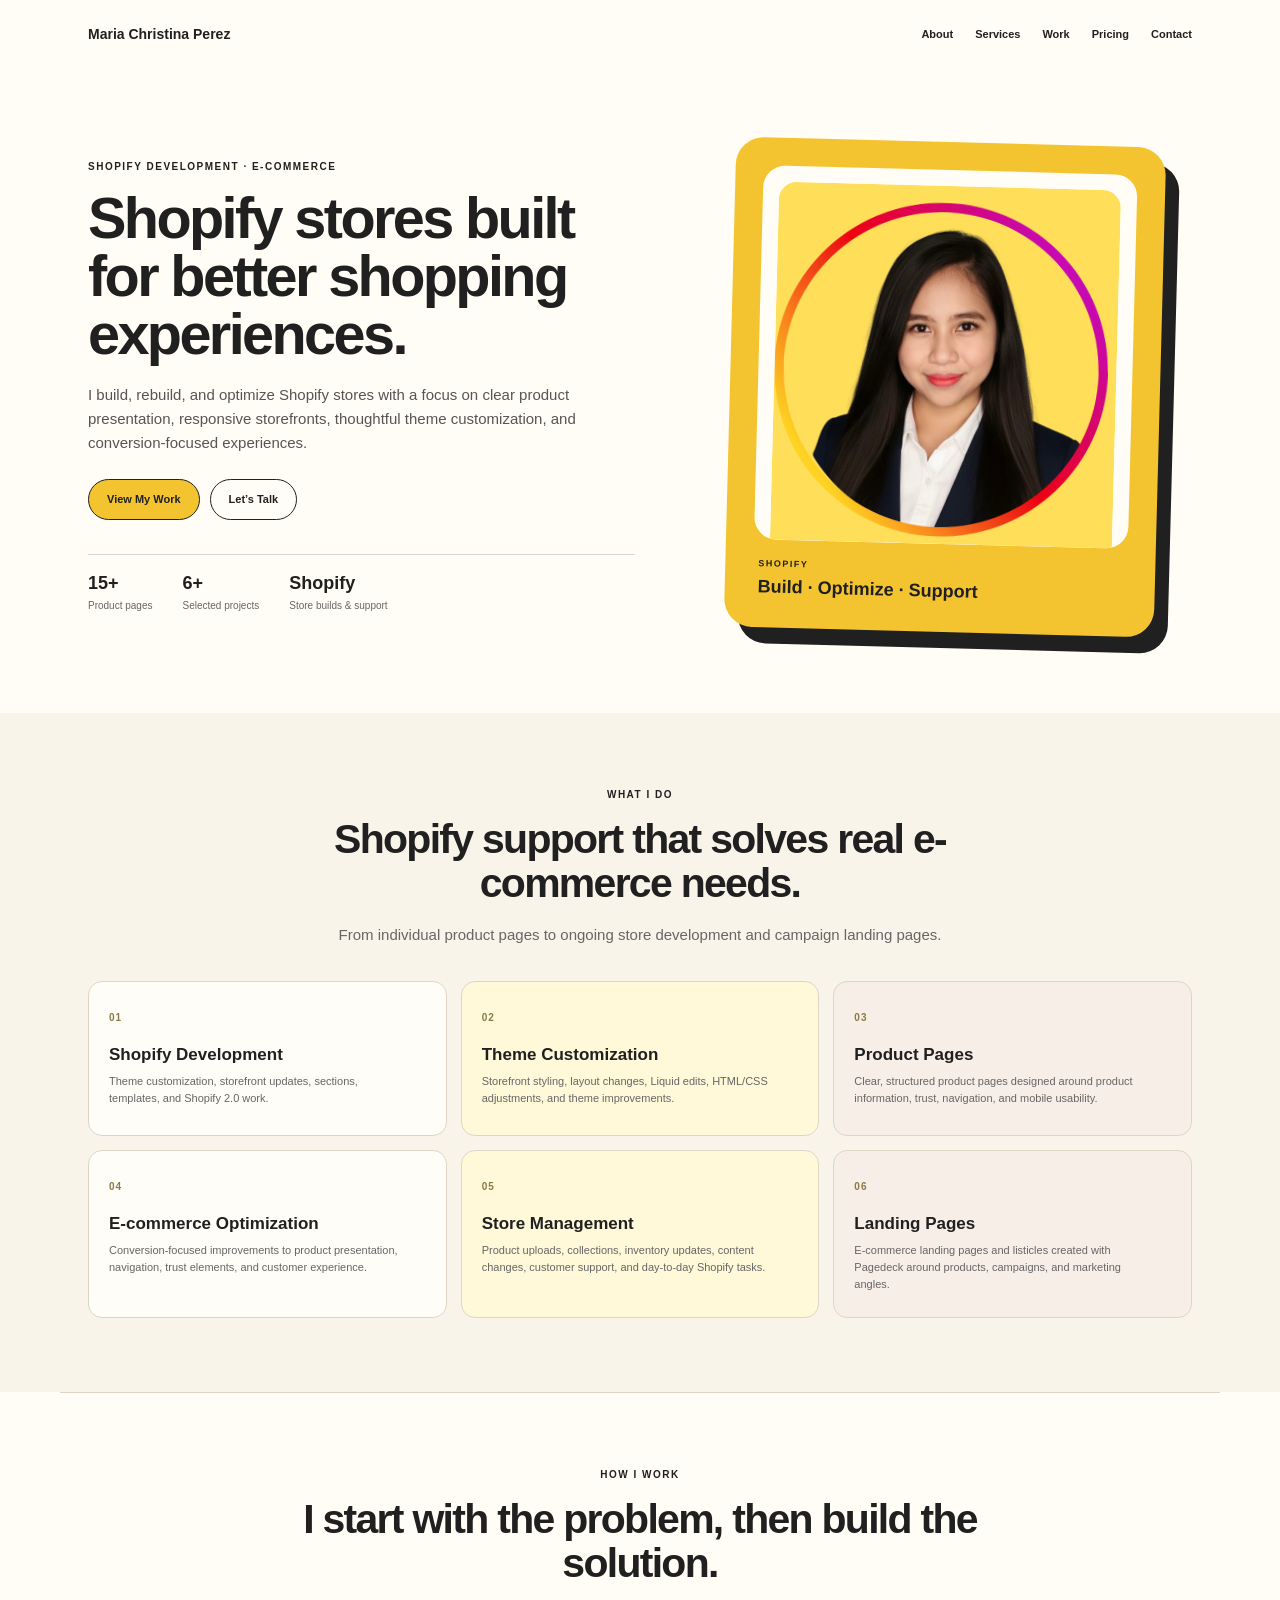
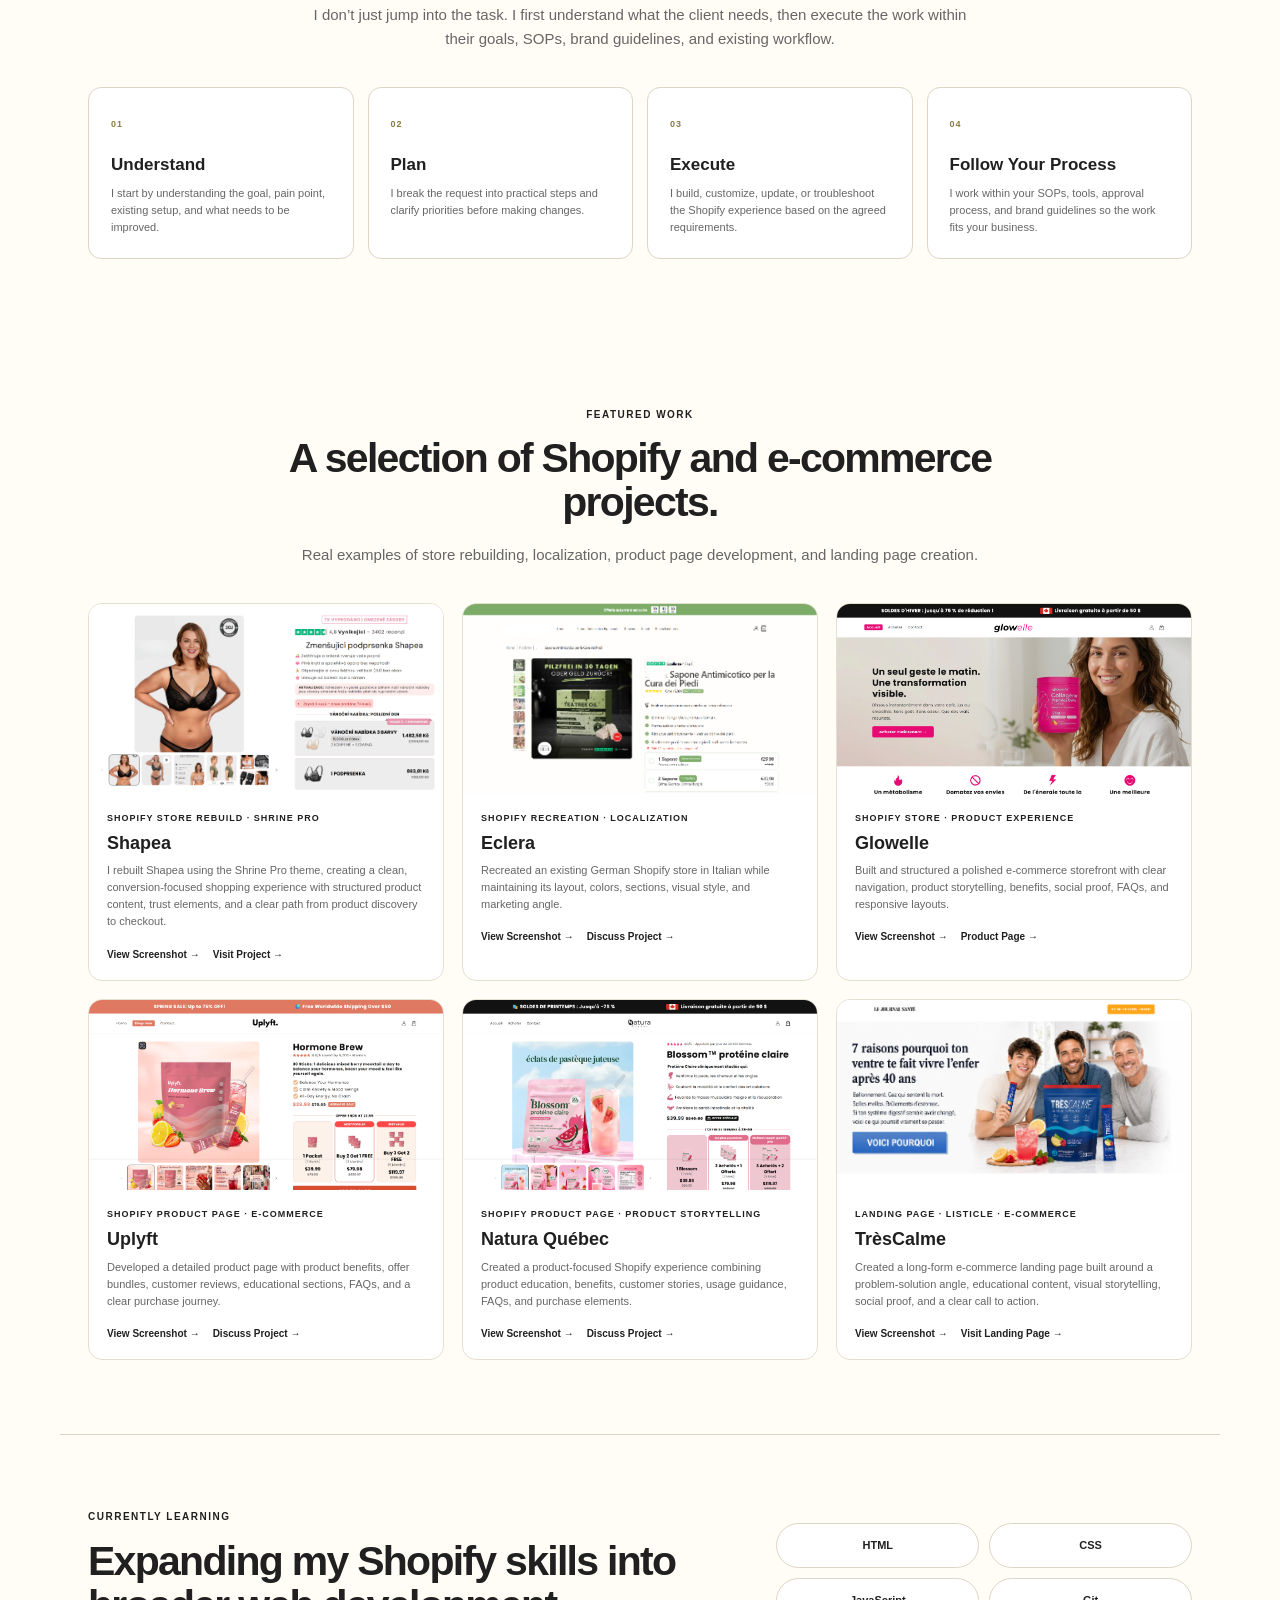
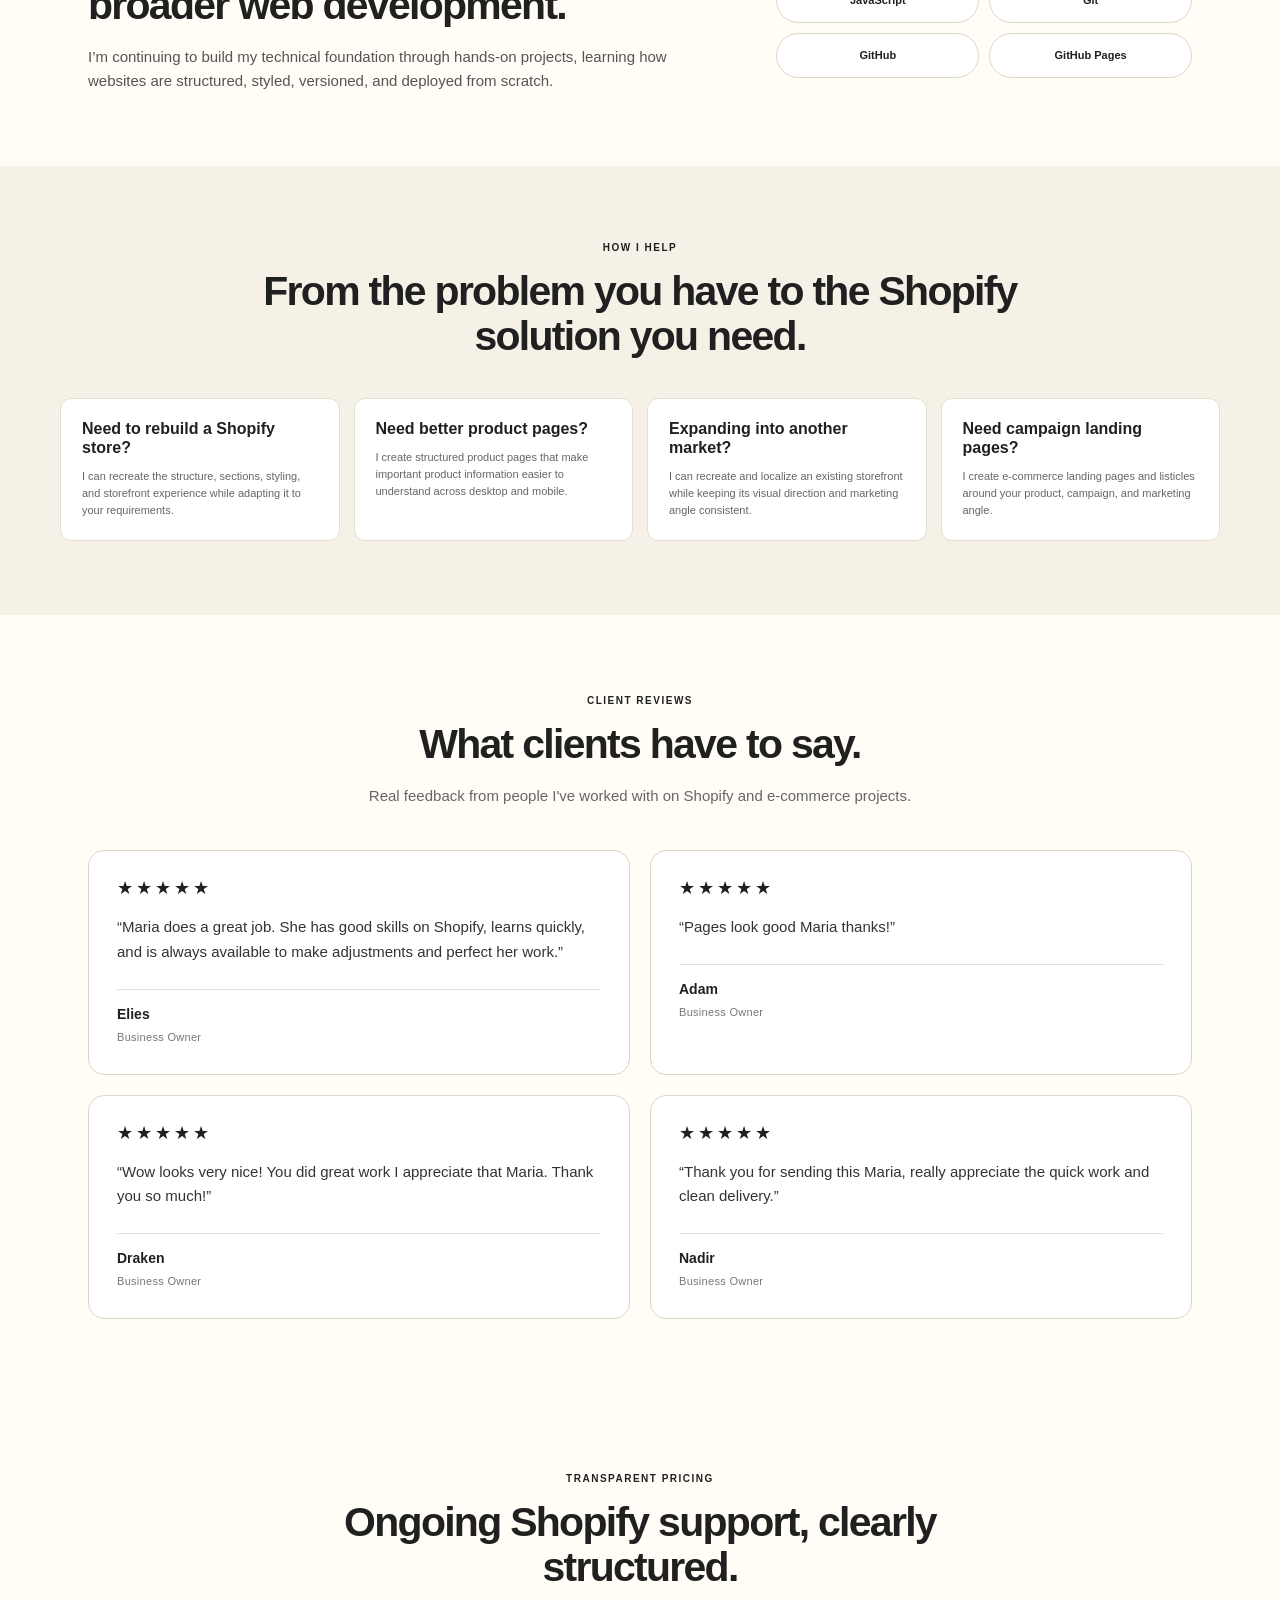
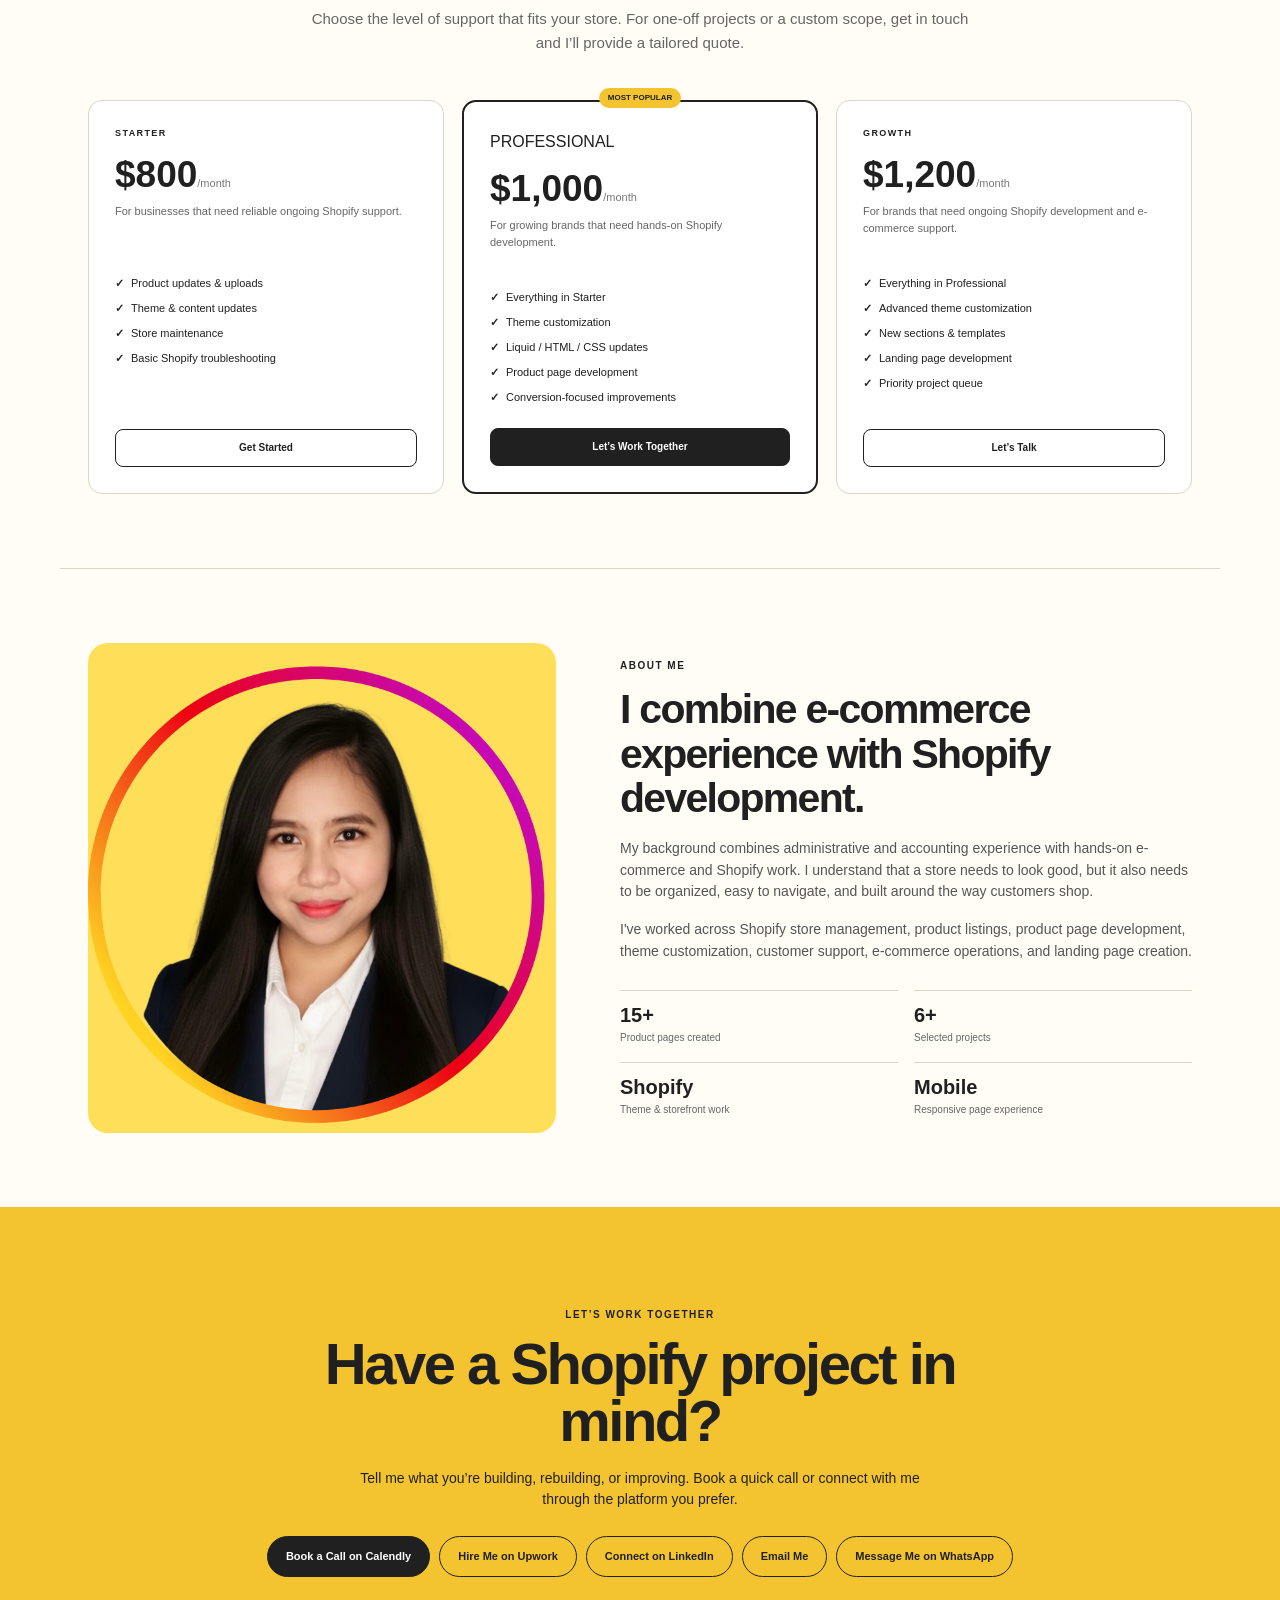
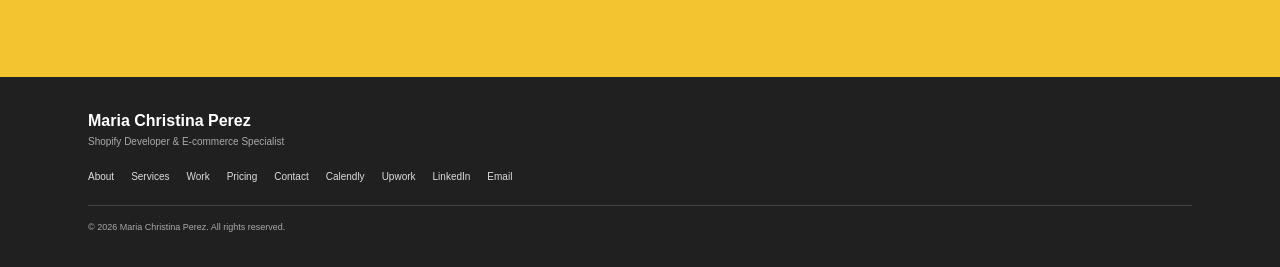
==== commit 4e351306: "Add WhatsApp button to contact section Added a WhatsApp contact button to the contact section." ====
--- a/index.html
+++ b/index.html
@@ -4,6 +4,7 @@
 <meta charset="UTF-8">
 <meta name="viewport" content="width=device-width, initial-scale=1.0">
 <meta name="description" content="Maria Christina Perez | Shopify Developer and E-commerce Specialist">
+  <link rel="icon" type="image/png" href="assets/favicon.png">
 <title>Maria Christina Perez | Shopify Developer & E-commerce Specialist</title>
 <link rel="stylesheet" href="style.css">
 </head>
@@ -193,7 +194,7 @@
   <p class="eyebrow">LET’S WORK TOGETHER</p>
   <h2>Have a Shopify project in mind?</h2>
   <p>Tell me what you’re building, rebuilding, or improving. Book a quick call or connect with me through the platform you prefer.</p>
-  <div class="contact-buttons"><a href="https://calendly.com/mcfperez-reyes07" target="_blank" rel="noopener noreferrer" class="button dark">Book a Call on Calendly</a><a href="https://www.upwork.com/freelancers/~01f6043bebffc9f6ac?mp_source=share" target="_blank" rel="noopener noreferrer" class="button outline-dark">Hire Me on Upwork</a><a href="https://www.linkedin.com/in/mariachristinaperez" target="_blank" rel="noopener noreferrer" class="button outline-dark">Connect on LinkedIn</a><a href="mailto:mcfperez.reyes@gmail.com" class="button outline-dark">Email Me</a></div>
+  <div class="contact-buttons"><a href="https://calendly.com/mcfperez-reyes07" target="_blank" rel="noopener noreferrer" class="button dark">Book a Call on Calendly</a><a href="https://www.upwork.com/freelancers/~01f6043bebffc9f6ac?mp_source=share" target="_blank" rel="noopener noreferrer" class="button outline-dark">Hire Me on Upwork</a><a href="https://www.linkedin.com/in/mariachristinaperez" target="_blank" rel="noopener noreferrer" class="button outline-dark">Connect on LinkedIn</a><a href="mailto:mcfperez.reyes@gmail.com" class="button outline-dark">Email Me</a><a href="https://wa.me/639613106481" target="_blank" rel="noopener noreferrer" class="button outline-dark">Message Me on WhatsApp</a>
 </div></section>
 </main>
 
@@ -218,4 +219,4 @@
 })();
 </script>
 </body>
-</html>+</html>
